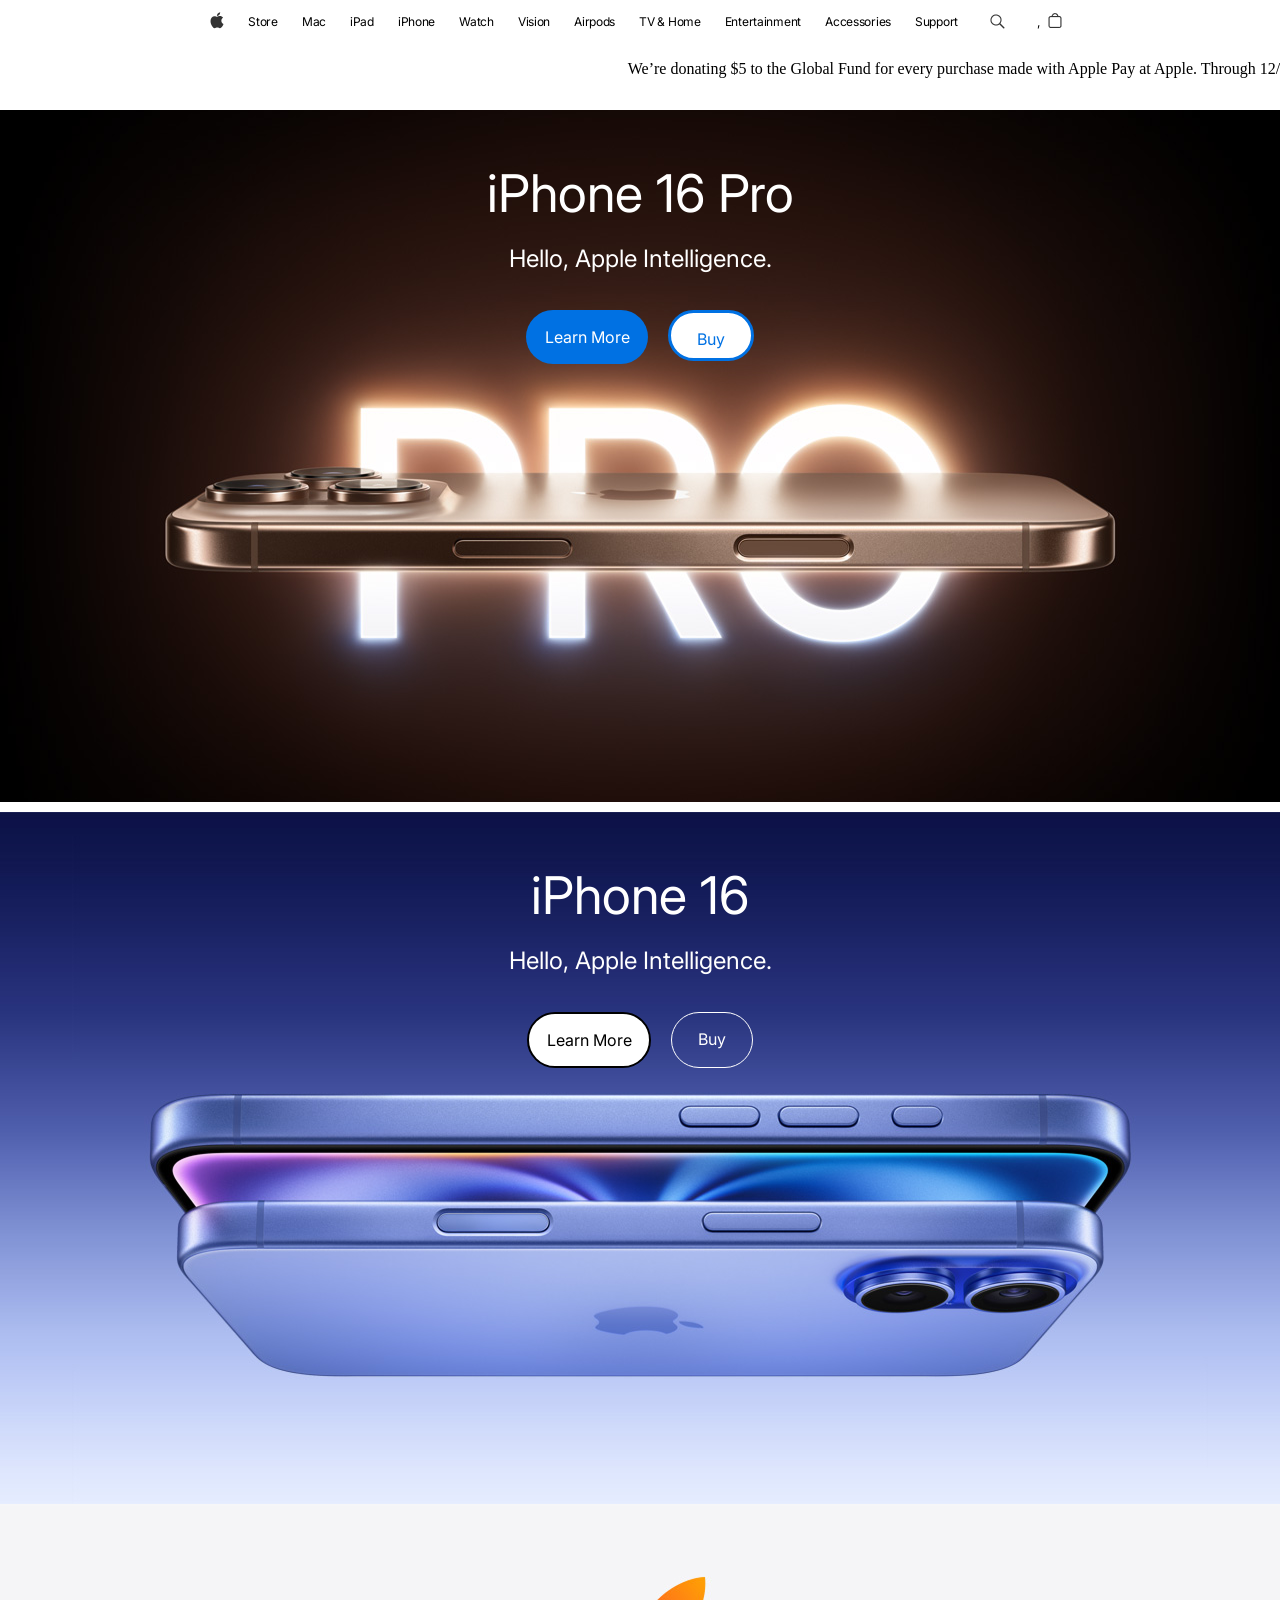
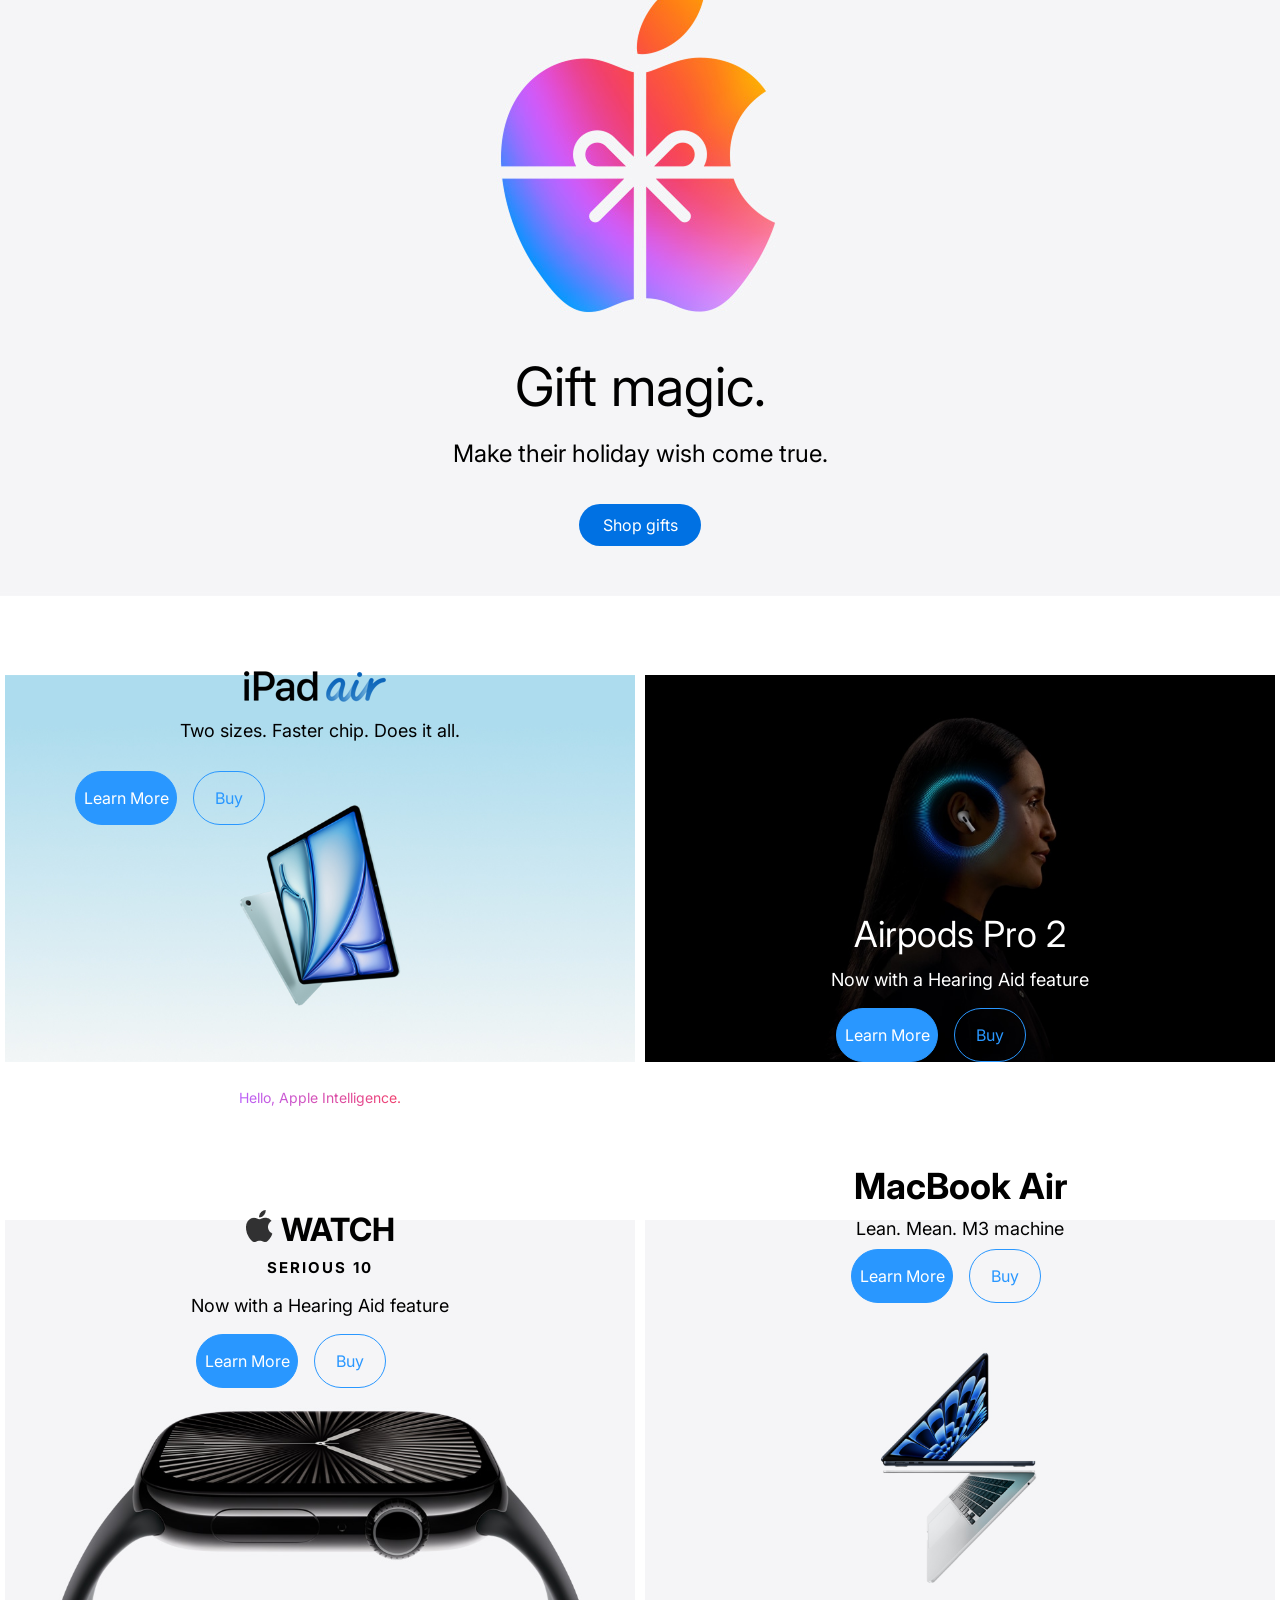
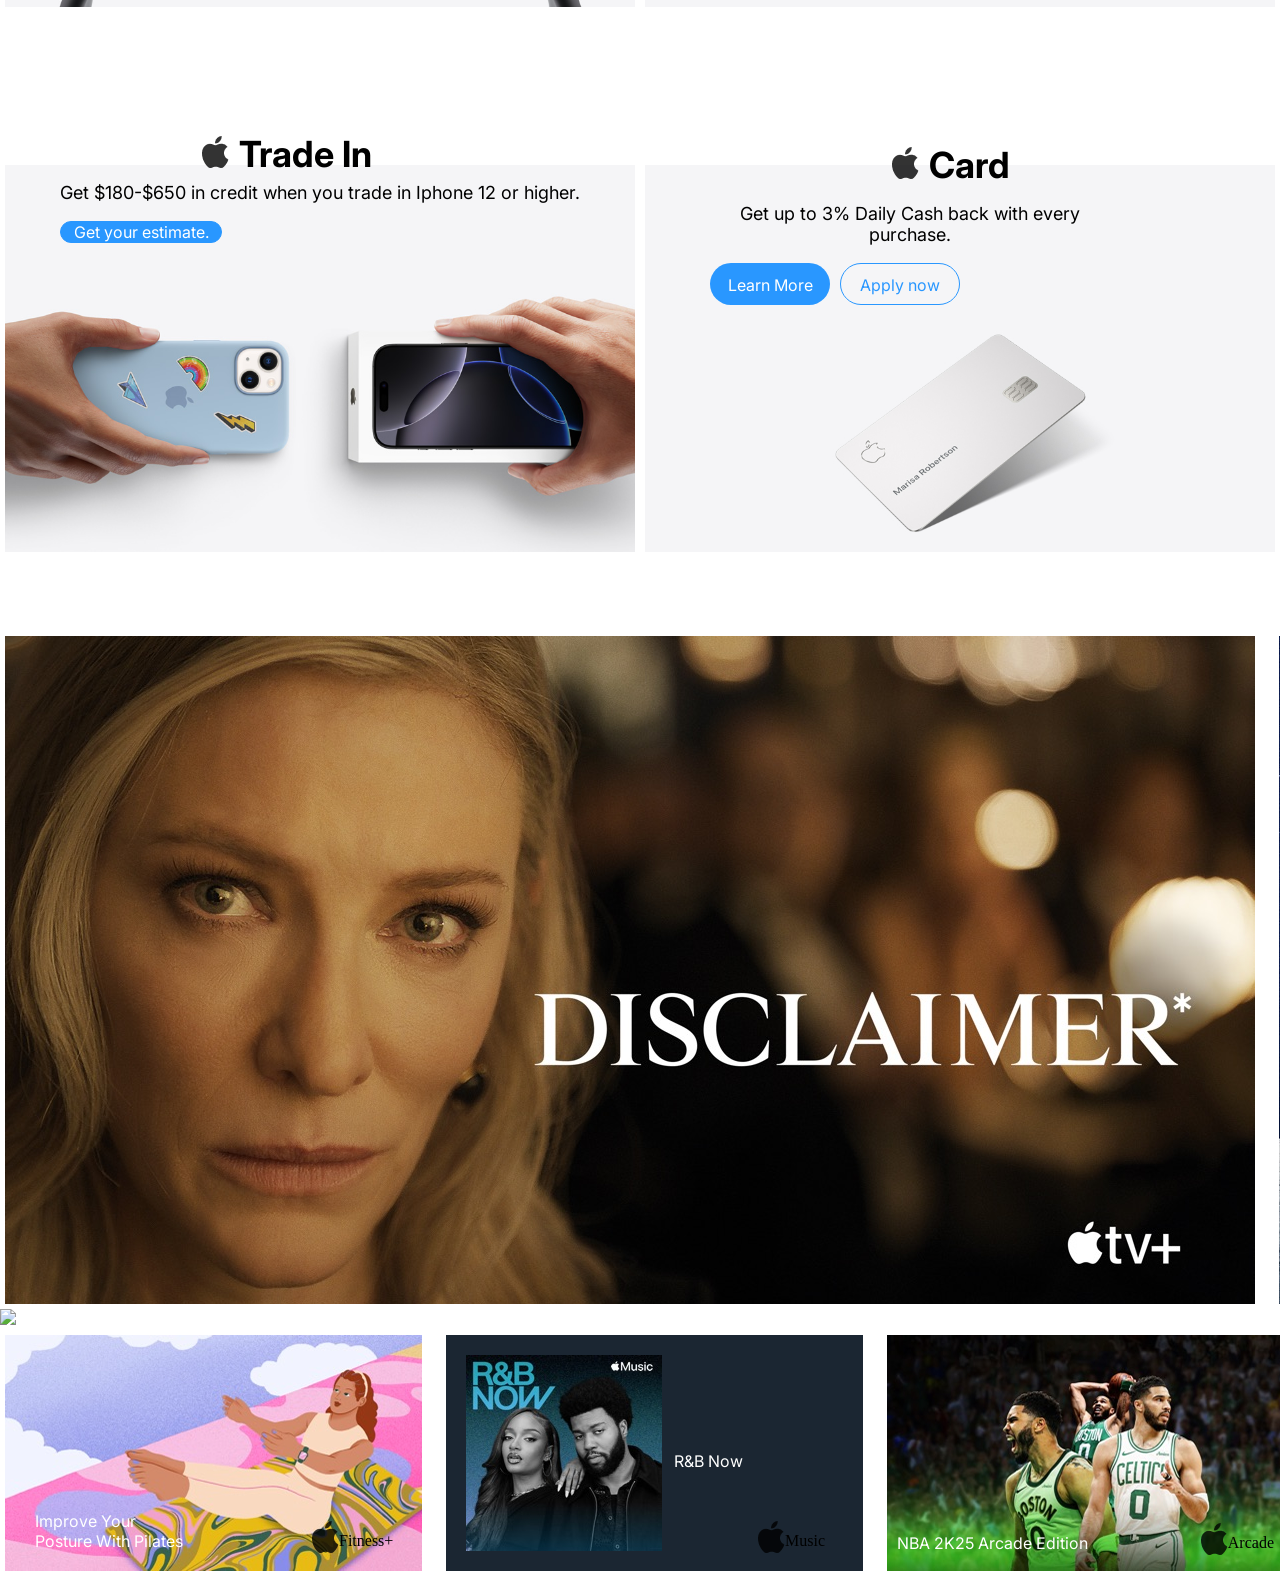
==== project2ig/maincode.html @ 645a99cc "Add files via upload" ====
<!DOCTYPE html>
<html lang="en">

<head>
    <meta charset="UTF-8">
    <meta name="viewport" content="width=device-width, initial-scale=1.0">
    <title>Document</title>
    <link rel="stylesheet" href="./maincode.css">
    <link rel="preconnect" href="https://fonts.googleapis.com">
    <link rel="preconnect" href="https://fonts.gstatic.com" crossorigin>
    <link
        href="https://fonts.googleapis.com/css2?family=Bebas+Neue&family=Bungee&family=Inter:ital,opsz,wght@0,14..32,100..900;1,14..32,100..900&family=Noto+Sans:ital,wght@0,100..900;1,100..900&display=swap"
        rel="stylesheet">
</head>

<body class="body">
    <div class=navigation>
        <p class="navitext"><img class="lilicons" src="./SVG (1).svg"></p>
        <p class="navitext">Store</p>
        <p class="navitext">Mac</p>
        <p class="navitext">iPad</p>
        <p class="navitext">iPhone</p>
        <p class="navitext">Watch</p>
        <p class="navitext">Vision</p>
        <p class="navitext">Airpods</p>
        <p class="navitext">TV & Home</p>
        <p class="navitext">Entertainment</p>
        <p class="navitext">Accessories</p>
        <p class="navitext">Support</p>
        <p class="navitext"><img class="lilicons" src="./Item → Button - Search apple.com.png" alt=""></p>
        <p class="navitext">,<img class="lilicons" src="./shopicon.png" alt=""></p>
    </div>
    <div class="navidesc">
        <desctext>We’re donating $5 to the Global Fund for every purchase made with Apple Pay at Apple. Through 12/8.
            </p>
    </div>
    <div class="sec1">




        <div class="frame1">
            <div class="text1box">
                <p class="text1">iPhone 16 Pro</p>
            </div>
            <div class="text2box">
                <p class="text2">Hello, Apple Intelligence.</p>
            </div>
            <div class="style1">

                <div class=text3>
                    <p>Learn More</p>
                </div>

                <div class="text4">
                    <p>Buy</p>
                </div>
            </div>
        </div>
    </div>
    </div>
    <div class="sec2">

        <div class="frame1">
            <div class="text1box">
                <p class="text1">iPhone 16</p>
            </div>
            <div class="text2box">
                <p class="text2">Hello, Apple Intelligence.</p>
            </div>
            <div class="style1">

                <div class=extra>
                    <p>Learn More</p>
                </div>

                <div class="extra1">
                    <p>Buy</p>
                </div>
            </div>
        </div>
    </div>



    <div class="sec3">
        <div class="frame3">
            <div class="frame3box1">
                <p class="frame3text1">Gift magic.</p>
            </div>
            <div class="frame3box2">
                <p class="frame3text2">Make their holiday wish come true.</p>
            </div>
            <div class="frame3box3">
                <p class="frame3text3">Shop gifts</p>
            </div>
        </div>

    </div>


    <div class="grid">
        <div class="box"> <img src="./pic1.png">

            <div class="textframe1">
                <div class=textdiv1><img src="./ipadair.png"></div>
                <div class="textdiv2"></div>
                <div class="textdiv3">
                    <div>
                        <p class="n1">Two sizes. Faster chip. Does it all.</p>
                    </div>
                    <div class="buttonbox1">
                        <div class=learnmore>
                            <p>Learn More</p>
                        </div>

                        <div class="buy">
                            <p>Buy</p>
                        </div>
                    </div>
                </div>

                <div class="appleint">
                    <p class="appleinttext">Hello, Apple Intelligence.</p>
                </div>

            </div>



            </img>
        </div>
        <div class="box"> <img src="./pic2.png"></img>
            <div class="textframe2">
                <div class="n2">
                    <p class="n2text">Airpods Pro 2</p>
                </div>
                <div class="n3">
                    <p class="n3text">Now with a Hearing Aid feature</p>
                </div>
                <div class="buttonbox2">
                    <div class=learnmore1>
                        <p>Learn More</p>
                    </div>

                    <div class="buy1">
                        <p>Buy</p>
                    </div>

                </div>


            </div>
        </div>
        <div class="box"> <img src="./pic3.png"></img>
            <div class="textframe4">
                <div class="n4">
                    <div class=appllogo><img class=dumdum src="./applelogo.png" alt=""></div>
                    <p class="n4text">WATCH</p>
                </div>
                <div>
                    <p class="n6">SERIOUS 10</p>
                </div>
                <div class="n5">
                    <p class="n5text">Now with a Hearing Aid feature</p>
                </div>
                <div class="buttonbox2">
                    <div class=learnmore1>
                        <p>Learn More</p>
                    </div>

                    <div class="buy1">
                        <p>Buy</p>
                    </div>

                </div>


            </div>
        </div>
        <div class="box"> <img src="./pic4.png"></img>
            <div class="textframe5">
                <div>
                    <p class="n7">MacBook Air</p>

                </div>
                <div>
                    <p class="n8">Lean. Mean. M3 machine</p>
                </div>
                <div class="buttonbox2">
                    <div class=learnmore1>
                        <p>Learn More</p>
                    </div>

                    <div class="buy1">
                        <p>Buy</p>
                    </div>

                </div>
            </div>
        </div>
        <div class="box"> <img src="./pic5.png"></img>
            <div class=textframe7>
                <div class="n11">
                    <div class="logobox38"><img class=logoimage src="./applelogo.png" alt=""></div>
                    <p class="n9">Trade In</p>
                </div>
                <div>
                    <p class="n10">Get $180-$650 in credit when you trade in Iphone 12 or higher.</p>
                </div>
                <div class=button9box>
                    <p class="button9">Get your estimate.</p>
                </div>
            </div>
        </div>
        <div class="box"> <img src="./pic6.png"><img>
            <div class="textframe6">
                <div class="title123">
                    <div class=appllogo><img class=dumdum src="./applelogo.png" alt=""></div>
                    <p class="n12">Card</p>
                </div>
                <p class="n13">Get up to 3% Daily Cash back
                    with every purchase.</p>
                <div class="button10">
                    <div class="learnmore2">
                        <p>Learn More</p>
                    </div>
                    <div class="applynow">
                        <p>Apply now</p>
                    </div>
                </div>
            </div>
        </div>
    </div>







    <div class="scroll-area">
        <div class="scroll-track">
            <div id="movie1" class="movie flex-center red"></div>
            <div id="movie2" class="movie blue">
                <div class="tagline">
                    <p class="t1">Stream now</p>
                    <p class="t2">Comedy</p>
                    <p class="t3">· </p>
                    <p class="t4">Will they make history...or fake it?</p>
                </div>
            </div>
            <div id="movie3" class="movie green"></div>


        </div>
    </div>

    <div class="tablist">
        <div class="tabdot"><img src="./Tablist.svg"></div>

    </div>


    <div>

        <div class="scroll-area2">
            <div class="scroll-track2">
                <div id="movie6" class="movie1 flex-center red">
                    <div class="z1">Improve Your Posture With Pilates</div>
                    <div class="z2">
                        <div><img src="./applelogo.png" class="" alt=""></div>
                        <div class="z3">Fitness+</div>
                    </div>
                </div>
                <div id="movie7" class="movie1 blue">
                    <img class=z5 src="movie7.jpg" alt="">
                    <div class="z4">R&B Now</div>
                    <div class="z6">
                        <div class="z7"><img src="applelogo.png" alt=""></div>
                        <div class="z8">Music</div>
                    </div>
                </div>
                <div id="movie8" class="movie1 green">
                    <div class="z10">
                        <div class="z11">NBA 2K25 Arcade Edition</div>
                        <div class="z12">
                            <div><img src="./applelogo.png" alt=""></div>
                            <div>Arcade</div>
                        </div>
                    </div>
                </div>
                <div id="movie9" class=" movie1 yellow">
                    <div class="z13">Strength with Kim</div>
                    <div class="z14">
                        <div><img src="./applelogo.png" alt=""></div>
                        <div>Fitness+</div>
                    </div>
                </div>
                <div id="movie10" class="movie1 purple">
                    <img class="z15"src="./movie10.jpg" alt="">

                </div>


            </div>
        </div>


    </div>


</body>
---- project2ig/maincode.css ----
.body {
    width: 100%;
    margin: 0;
}



.sec1 {
    background-image: url(./Figure.png);
    background-size: cover;
    height: 692px;
    background-position: center;
    display: flex;
    justify-content: center;
    margin: 0;
    padding: 0;
}

.navigation {
    display: flex;
    width: 100%;
    height: 44px;
    justify-content: center;
    align-items: center;
    gap: 24px;
    text-align: center;
}

.navitext {
    color: #000;
    text-align: center;
    font-family: 'Inter';
    font-size: 12px;
    font-style: normal;
    font-weight: 400;
    line-height: 60px;
    letter-spacing: -0.28px;
    height: 44px;
    display: flex;
    align-items: center;
}

.lilicons {
    height: 44px;

}

.navidesc {
    display: flex;
    padding: 16px 0;
    justify-content: center;
    align-items: center;
    gap: 4px;
    text-align: center;
    width: 1920px;
}

.desctext {
    color: #1D1D1F;
    text-align: center;
    font-family: Inter;
    font-size: 14px;
    font-style: normal;
    font-weight: 400;
    line-height: 20px;
}

.frame1 {
    display: flex;
    width: 405px;
    flex-direction: column;
    align-items: center;
    gap: 20px;
    height: 200px;
    flex-direction: column;
}


.text1 {
    font-size: 52px;
    font-family: 'inter';
    color: white;
    padding-top: 0px
}

.text2 {
    color: white;
    font-family: 'inter';
    font-size: 24px;
    padding-top: 40px;

}

.text3 {
    color: white;
    border: 1px solid transparent;
    background: #0071E3;
    border-radius: 999px;
    font-family: 'inter';
    width: 120px;
    text-align: center;
}

.text4 {
    border: 3px solid #0071E3;
    color: #0071E3;
    background: white;
    border-radius: 999px;
    font-family: 'inter';
    text-align: center;
    width: 80px;
    height: 45px;
}

.text1box {
    height: 50px;
}

.text2box {
    height: 40px;
}

.style1 {
    margin: 50px;
    display: flex;
    gap: 20px;
    padding-top: 20px;

}

.sec2 {
    background: url(./background2.png);
    background-size: cover;
    height: 692px;
    background-position: center;
    margin-top: 10px;
    display: flex;
    justify-content: center;

}

.extra {
    color: black;
    background: white;
    font-family: 'inter';
    font-size: 16px;
    text-align: center;
    border-radius: 999px;
    width: 120px;
    border: 2px solid black;
}

.extra1 {
    background: transparent;
    border: 1px solid white;
    text-align: center;
    font-size: 16px;
    font-family: 'inter';
    width: 80px;
    border-radius: 999px;
    color: white;
}

.sec3 {
    background: url(./background3.png);
    height: 692px;
    background-position: center;
    background-size: cover;
    display: flex;
    justify-content: center;
}

.frame3 {
    margin-top: 450px;
    display: flex;
    flex-direction: column;

}

.frame3text1 {
    font-size: 54px;
    font-family: 'inter';
    text-align: center;
    margin: 0;
}

.frame3text2 {
    font-size: 24px;
    text-align: center;
    font-family: 'inter';
    margin: 20px;
}

.frame3text3 {
    justify-content: center;
    font-size: 16px;
    font-family: 'inter';
    border: 1px solid transparent;
    border-radius: 999px;
    background: #0071E3;
    color: white;
    width: 120px;
    height: 30px;
    align-items: center;
    text-align: center;
    padding-top: 10px;
}

.frame3box3 {
    justify-content: center;
    display: flex;
}

.grid {
    display: grid;
    grid-template-columns: repeat(2, 1fr);

}

.box {
    height: 535px;
    display: flex;
    justify-content: center;
    align-items: center;
    overflow: hidden;

    margin: 5px;

}

.box img {
    max-width: 100%;
    max-height: 580px;
    object-fit: cover;
}

.textframe1 {
    position: absolute;
    width: 500px;
    height: 400px;

}

.textdiv1 {
    width: 430px;
    height: 33px;
    padding-left: 30px;

}

.buttonbox1 {
    display: flex;
    justify-content: center;
    width: 200px;
    height: 100%;
    gap: 16px;
    justify-self: center;
}

.n1 {
    font-family: 'inter';
    font-size: 18px;
    text-align: center;
    height: 33px;
}

.buy {
    border: 1px solid #2997FF;
    width: 70px;
    color: #2997FF;
    border-radius: 99px;
    text-align: center;
    font-size: 16px;
    font-family: 'inter';
}

.learnmore {
    width: 100px;
    border: 1px solid #2997FF;
    background-color: #2997FF;
    color: white;
    border-radius: 99px;
    text-align: center;
    font-size: 16px;
    font-family: 'inter';
}

.appleint {
    padding-top: 250px;
    justify-content: center;
    justify-self: center;
}

.appleinttext {
    font-family: 'inter';
    font-size: 14px;
    background: linear-gradient(90deg, #0090F7 0%, #BA62FC 33.33%, #F2416B 66.67%, #F55600 100%);
    background-clip: text;
    -webkit-background-clip: text;
    -webkit-text-fill-color: transparent;
    text-align: center;
}

.textframe2 {
    position: absolute;
    padding-top: 200px;
}

.n2text {
    color: white;
    font-family: 'inter';
    font-size: 36px;
    text-align: center;
}

.n3text {
    color: white;
    font-family: 'inter';
    font-size: 18px;
}

.n2 {
    height: 39px;
}

.learnmore1 {
    width: 100px;
    border: 1px solid #2997FF;
    background-color: #2997FF;
    color: white;
    border-radius: 99px;
    text-align: center;
    font-size: 16px;
    font-family: 'inter';
}

.buy1 {
    border: 1px solid #2997FF;
    width: 70px;
    color: #2997FF;
    border-radius: 99px;
    text-align: center;
    font-size: 16px;
    font-family: 'inter';
}

.buttonbox2 {
    display: flex;
    justify-content: center;
    width: 200px;
    height: 100%;
    gap: 16px;
    justify-self: center;
}

.n4 {
    display: flex;
    gap: 8px;
    height: 33px;
    justify-content: center;
}

.apllogo {
    width: 26.353px;

    align-items: center;
    justify-content: center;
}

.n4text {
    color: #000;
    text-align: center;
    font-family: Inter;
    font-size: 32px;
    font-style: normal;
    font-weight: 700;
    line-height: normal;
    margin: 0;
}

.textframe4 {
    position: absolute;
    padding-bottom: 230px;
}

.dumdum {
    align-items: center;
    justify-content: center;
}

.n5text {
    font-family: 'inter';
    font-size: 18px;
}

.n6 {
    color: #000;
    text-align: center;
    font-family: Inter;
    font-size: 15px;
    font-style: normal;
    font-weight: 700;
    line-height: normal;
    letter-spacing: 2px;
}






















.scroll-area {
    display: flex;
    border: 5px solid transparent;
    overflow: hidden;
    width: 100%;
}

.scroll-track {
    display: flex;
    gap: 24px;
    animation: s 40s linear infinite;
}

@keyframes s {
    0% {
        transform: translateX(0);
    }

    100% {
        transform: translateX(-50%);
    }
}

.movie {
    min-width: 1250px;
    height: 668px;
}

.flex-center {
    display: flex;
    align-items: center;
    justify-content: center;
}

.red {
    background-color: #ffadad;
}

.blue {
    background-color: #a0c4ff;
}

.green {
    background-color: #caffbf;
}

.yellow {
    background-color: #fdffb6;
}

#movie1 {
    background-image: url(./sec6bg1.jpg);
}

#movie2 {
    background-image: url(./sec6bg3.jpg);
    position: relative;
}

#movie3 {
    background-image: url(./sec6bg2.jpg);
}









.n7 {
    font-family: 'inter';
    text-align: center;
    font-size: 36px;
    margin: 0;
    font-weight: 700;
}

.textframe5 {
    position: absolute;
    padding-bottom: 360px;
}

.n8 {
    font-size: 18px;
    font-family: 'inter';
    margin: 10px;
}

.textframe6 {
    position: absolute;
    padding-bottom: 200px;
}

.n9 {
    font-family: 'inter';
    font-size: 36px;
    width: 200px;
    margin: 0;
    justify-content: center;
    align-self: center;
    font-weight: 700;
}

.n11 {
    gap: 10px;
    display: flex;
    justify-content: center;
    margin: 0;
    align-self: center;
    height: 20px;

}

.logobox38 {

    align-self: center;
    justify-self: center;

}

.logoimage {
    justify-content: center;
    align-self: center;
    justify-self: center;
    align-items: center;
}

.n10 {
    font-family: 'inter';
    font-size: 18px;
}

.button9 {
    color: white;
    background-color: #2997FF;
    font-family: 'inter';
    width: 160px;
    border: 1px solid #2997FF;
    border-radius: 99px;
    text-align: center;
}

.button9box {
    justify-content: center;
    justify-self: center;
}

.tagline {
    align-items: end;
    bottom: 20px;
    left: 60px;
    position: absolute;
    display: flex;
}

.t1 {
    border: 1px solid transparent;
    border-radius: 99px;
    background: white;
    height: 60px;
    width: 180px;
    text-align: center;
    line-height: 60px;
    font-family: 'inter';
    font-size: 20px;
    align-items: center;
}

.t2 {
    color: white;
    font-size: 20px;
    font-family: 'inter';
    align-items: center;
    border: 1px solid transparent;
    background: transparent;
    height: 60px;
    line-height: 60px;
    padding-left: 15px;
}

.t3 {
    color: rgb(255, 255, 255);
    font-size: 20px;
    font-family: 'inter';
    align-items: center;
    border: 1px solid transparent;
    background: transparent;
    height: 60px;
    line-height: 60px;
    padding-left: 5px;
}

.t4 {
    color: rgba(255, 255, 255, 0.841);
    font-size: 15px;
    font-family: 'inter';
    align-items: center;
    border: 1px solid transparent;
    background: transparent;
    height: 60px;
    line-height: 52px;
    padding-left: 5px;
}

.n12 {
    font-family: 'inter';
    font-size: 36px;
    width: 100px;
    justify-content: center;
    align-self: center;
    font-weight: 700;
}

.textframe7 {
    position: absolute;
    padding-bottom: 400px;
    height: 30px;
    justify-self: center;
}

.title123 {
    display: flex;
    gap: 10px;
    height: 40px;
    justify-content: center;
    align-items: center;
}

.textframe6 {
    padding-bottom: 280px;
    justify-content: center;
    width: 500px;
}

.n13 {
    font-family: 'inter';
    font-size: 18px;
    width: 400px;
    text-align: center;
    justify-self: center;
}

.button10 {
    display: flex;
    width: 250px;
    height: 30px;
    gap: 10px;
    justify-self: center;
}

.learnmore2 {
    border: 1px solid transparent;
    border-radius: 99px;
    background: #2997FF;
    width: 120px;
    text-align: center;
    height: 40px;
    line-height: 10px;
    color: white;
    font-size: 16px;
    font-family: 'inter';
}

.applynow {
    border: 1px solid #2997FF;
    color: #2997FF;
    border-radius: 99px;
    width: 120px;
    line-height: 10px;
    height: 40px;
    text-align: center;
    font-family: 'inter';
    font-size: 16px;
}

.tablist {

    height: 5px;

}

.tabdot {
    width: 8px;
    height: 8px;
    justify-self: center;
}

.scroll-area2 {
    display: flex;
    border: 5px solid transparent;
    overflow: hidden;
    width: 100%;
    padding-top: 16px
}

.scroll-track2 {
    display: flex;
    gap: 24px;
    animation: s 40s linear infinite;
}

@keyframes s {
    0% {
        transform: translateX(0);
    }

    100% {
        transform: translateX(-50%);
    }
}

.movie1 {
    min-width: 417px;
    height: 236px;
}

#movie6 {
    background: url(./movie6.png);
    position: relative;
}

#movie7 {
    background: #1B2632;
    position: relative;
}

#movie8 {
    background: url(./movie8.png);
    position: relative;

}

#movie9 {
    background: url(./movie9.png);
    position: relative;
}

#movie10 {
    background: #EBB799;
    display: flex;
    position: relative;
}

.z1 {
    color: white;
    font-family: 'inter';
    position: absolute;
    bottom: 20px;
    left: 30px;
    width: 150px;
}

.z2 {
    position: absolute;
    bottom: 10px;
    right: 10px;
    width: 100px;
    display: flex;
    align-content: center;
    justify-self: center;
}

.z3 {
    align-items: center;
    justify-self: center;
    line-height: 40px;
}

.z6 {
    position: absolute;
    bottom: 10px;
    right: 5px;
    width: 100px;
    display: flex;
    align-content: center;
    justify-self: center;
}

.z8 {
    line-height: 40px;
}

.z5 {
    padding-top: 20px;
    padding-left: 20px
}

.z4 {
    position: absolute;
    bottom: 100px;
    right: 120px;
    color: white;
    font-family: 'inter';
}



.z12 {
    display: flex;
    position: absolute;
    bottom: 1px;
    right: 30px;
    line-height: 40px;
}

.z11 {
    position: absolute;
    color: white;
    bottom: 18px;
    left: 10px;
    font-family: 'inter';
}

.z13 {
    color: white;
    font-family: 'inter';
    position: absolute;
    bottom: 18px;
    left: 10px;

}

.z14 {
    position: absolute;
    bottom: 1px;
    line-height: 40px;
    right: 10px;
    display: flex;

}
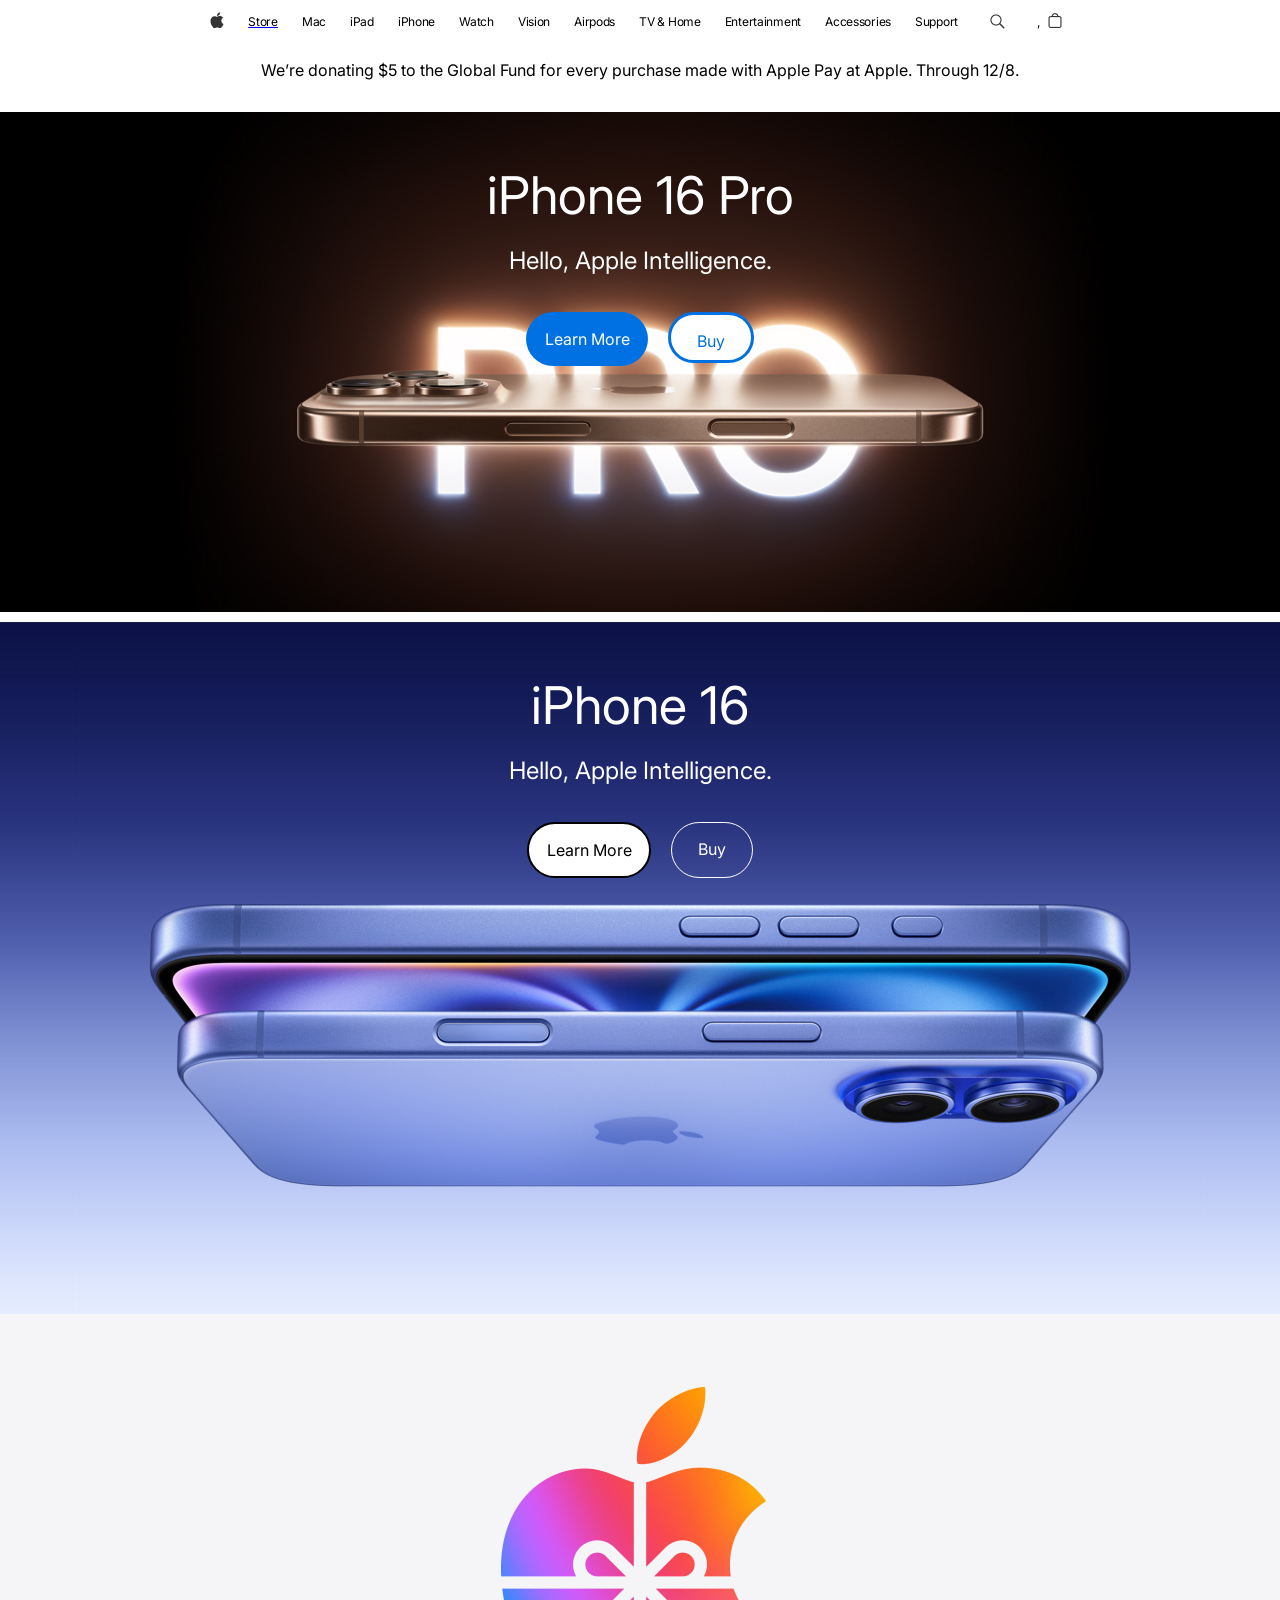
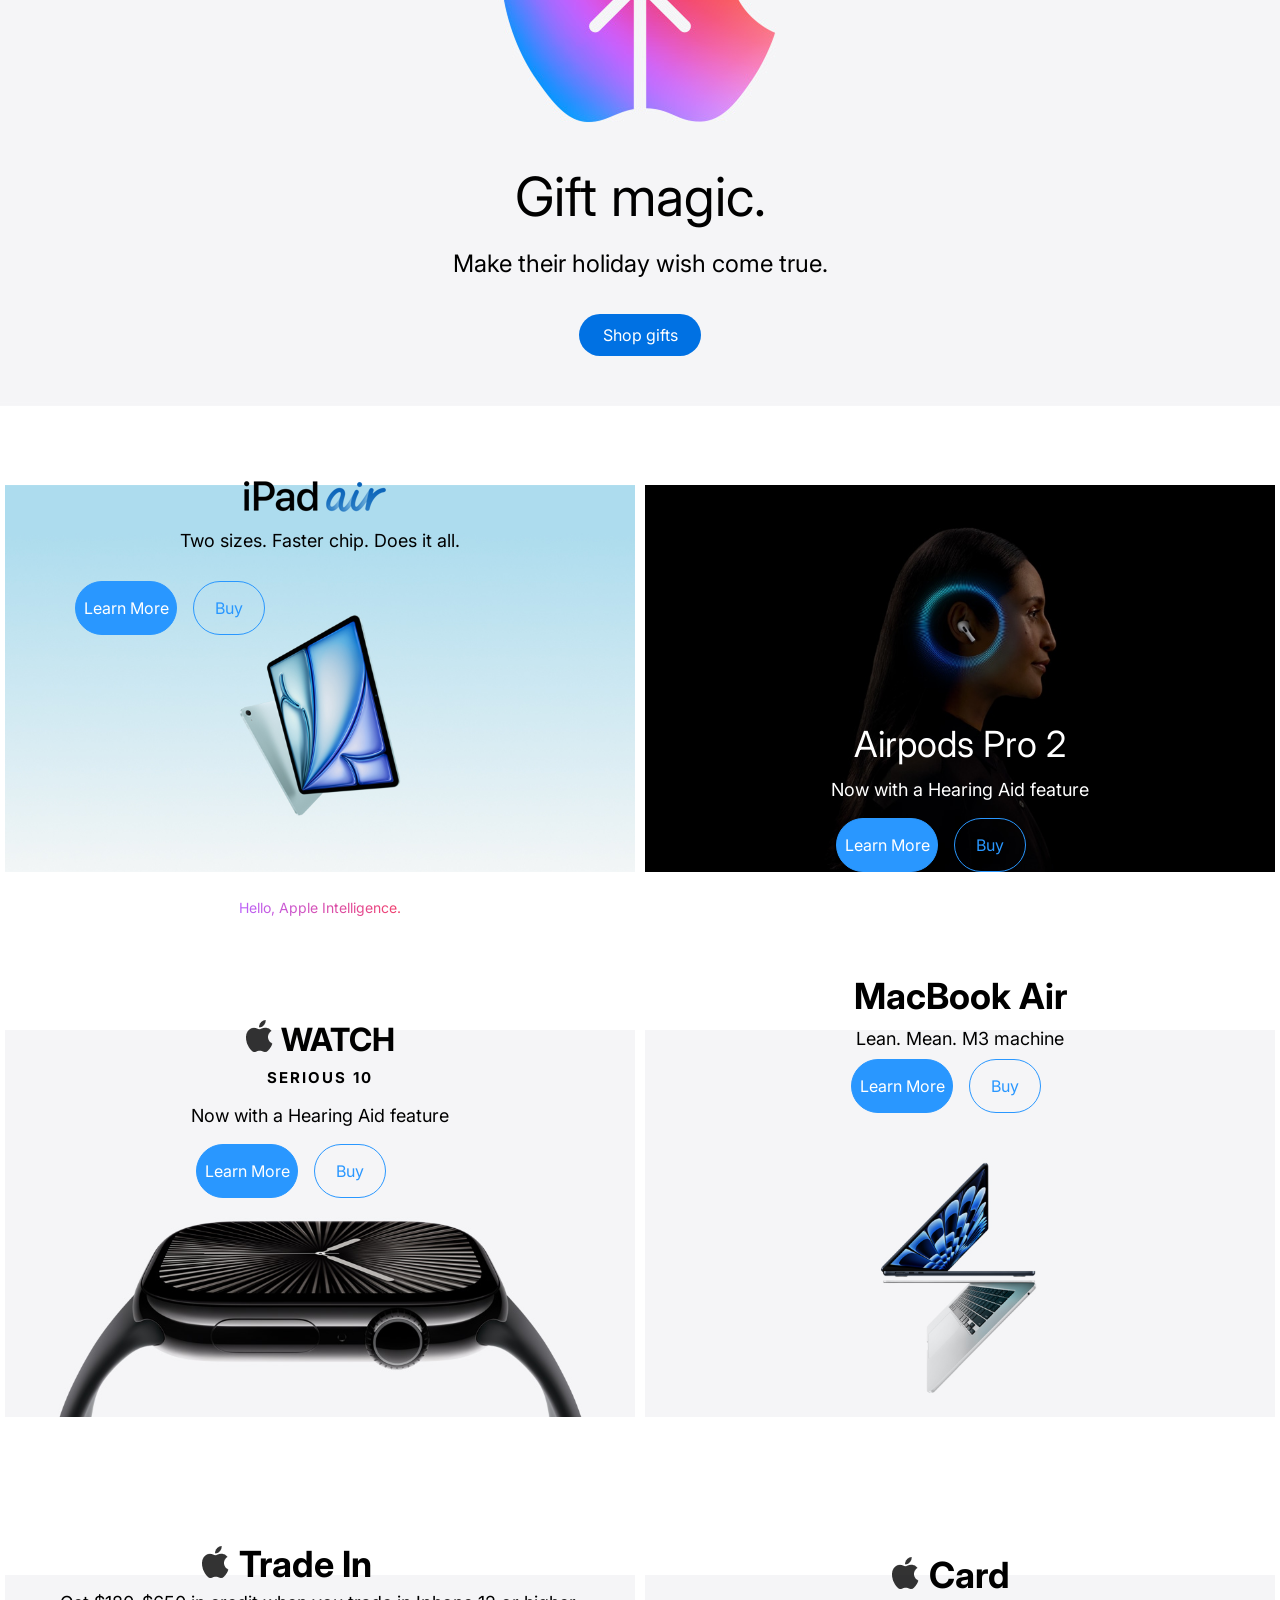
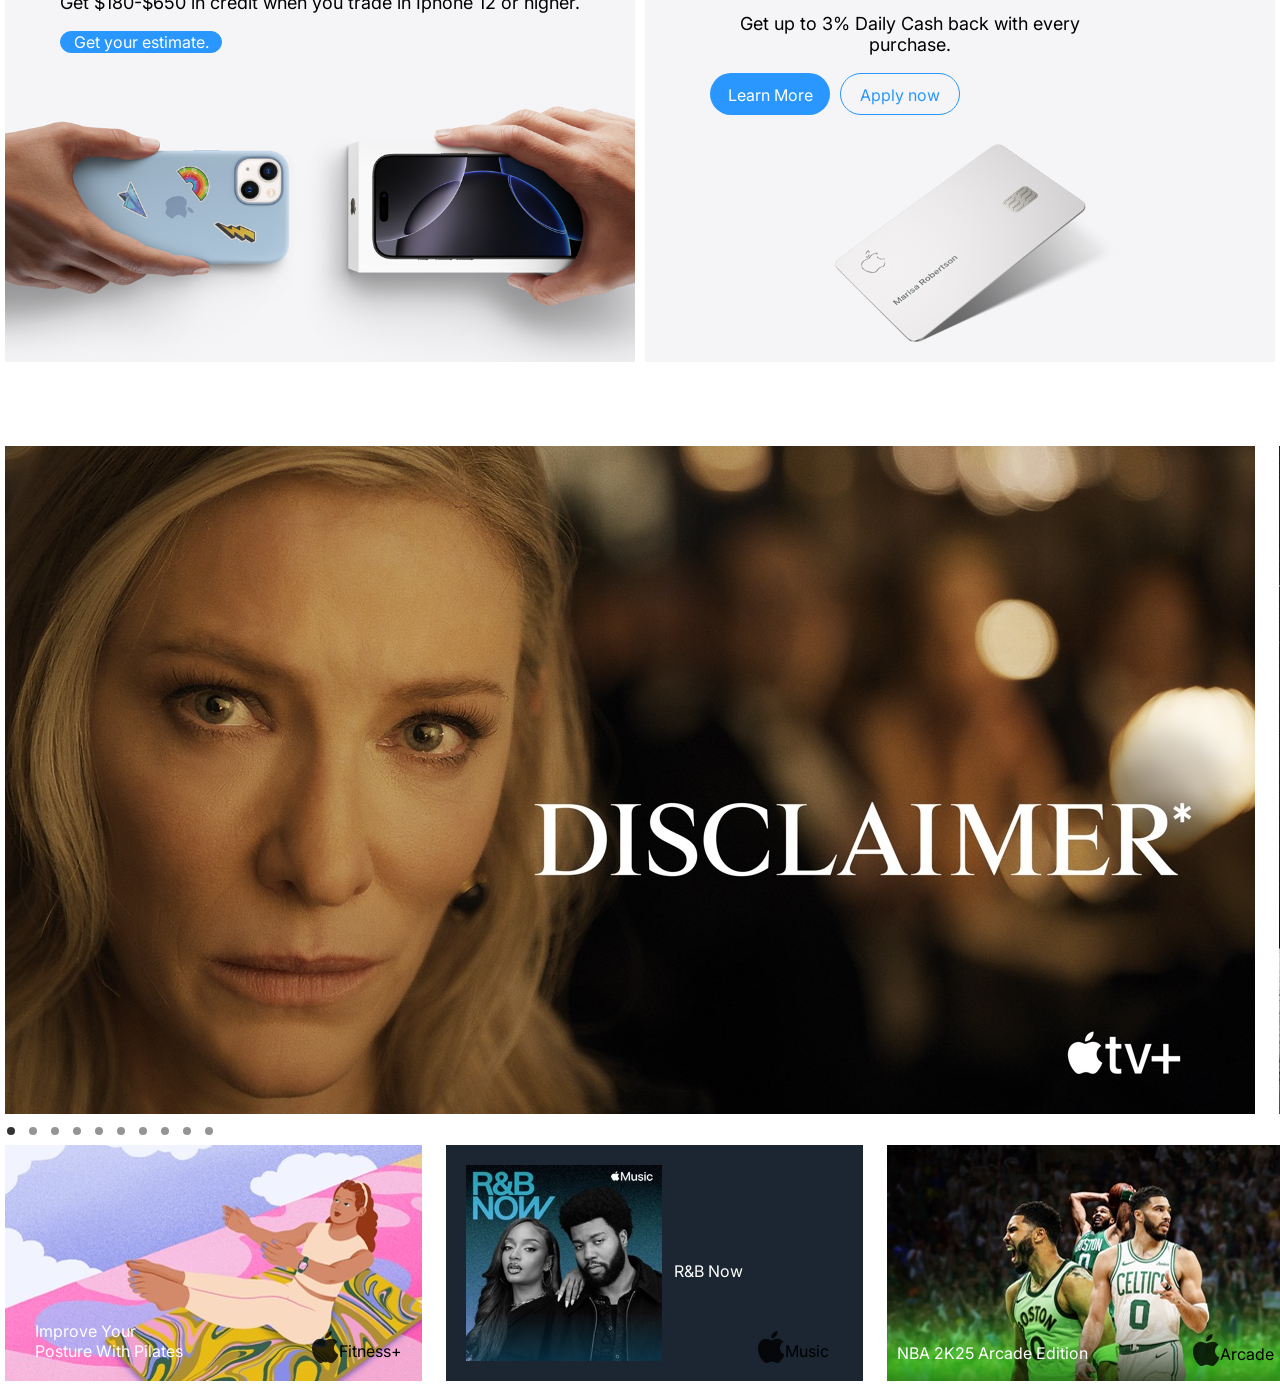
==== commit ff520fc9: "Add files via upload" ====
--- a/project2ig/maincode.html
+++ b/project2ig/maincode.html
@@ -1,313 +1,313 @@
-<!DOCTYPE html>
-<html lang="en">
-
-<head>
-    <meta charset="UTF-8">
-    <meta name="viewport" content="width=device-width, initial-scale=1.0">
-    <title>Document</title>
-    <link rel="stylesheet" href="./maincode.css">
-    <link rel="preconnect" href="https://fonts.googleapis.com">
-    <link rel="preconnect" href="https://fonts.gstatic.com" crossorigin>
-    <link
-        href="https://fonts.googleapis.com/css2?family=Bebas+Neue&family=Bungee&family=Inter:ital,opsz,wght@0,14..32,100..900;1,14..32,100..900&family=Noto+Sans:ital,wght@0,100..900;1,100..900&display=swap"
-        rel="stylesheet">
-</head>
-
-<body class="body">
-    <div class=navigation>
-        <p class="navitext"><img class="lilicons" src="./SVG (1).svg"></p>
-        <p class="navitext">Store</p>
-        <p class="navitext">Mac</p>
-        <p class="navitext">iPad</p>
-        <p class="navitext">iPhone</p>
-        <p class="navitext">Watch</p>
-        <p class="navitext">Vision</p>
-        <p class="navitext">Airpods</p>
-        <p class="navitext">TV & Home</p>
-        <p class="navitext">Entertainment</p>
-        <p class="navitext">Accessories</p>
-        <p class="navitext">Support</p>
-        <p class="navitext"><img class="lilicons" src="./Item → Button - Search apple.com.png" alt=""></p>
-        <p class="navitext">,<img class="lilicons" src="./shopicon.png" alt=""></p>
-    </div>
-    <div class="navidesc">
-        <desctext>We’re donating $5 to the Global Fund for every purchase made with Apple Pay at Apple. Through 12/8.
-            </p>
-    </div>
-    <div class="sec1">
-
-
-
-
-        <div class="frame1">
-            <div class="text1box">
-                <p class="text1">iPhone 16 Pro</p>
-            </div>
-            <div class="text2box">
-                <p class="text2">Hello, Apple Intelligence.</p>
-            </div>
-            <div class="style1">
-
-                <div class=text3>
-                    <p>Learn More</p>
-                </div>
-
-                <div class="text4">
-                    <p>Buy</p>
-                </div>
-            </div>
-        </div>
-    </div>
-    </div>
-    <div class="sec2">
-
-        <div class="frame1">
-            <div class="text1box">
-                <p class="text1">iPhone 16</p>
-            </div>
-            <div class="text2box">
-                <p class="text2">Hello, Apple Intelligence.</p>
-            </div>
-            <div class="style1">
-
-                <div class=extra>
-                    <p>Learn More</p>
-                </div>
-
-                <div class="extra1">
-                    <p>Buy</p>
-                </div>
-            </div>
-        </div>
-    </div>
-
-
-
-    <div class="sec3">
-        <div class="frame3">
-            <div class="frame3box1">
-                <p class="frame3text1">Gift magic.</p>
-            </div>
-            <div class="frame3box2">
-                <p class="frame3text2">Make their holiday wish come true.</p>
-            </div>
-            <div class="frame3box3">
-                <p class="frame3text3">Shop gifts</p>
-            </div>
-        </div>
-
-    </div>
-
-
-    <div class="grid">
-        <div class="box"> <img src="./pic1.png">
-
-            <div class="textframe1">
-                <div class=textdiv1><img src="./ipadair.png"></div>
-                <div class="textdiv2"></div>
-                <div class="textdiv3">
-                    <div>
-                        <p class="n1">Two sizes. Faster chip. Does it all.</p>
-                    </div>
-                    <div class="buttonbox1">
-                        <div class=learnmore>
-                            <p>Learn More</p>
-                        </div>
-
-                        <div class="buy">
-                            <p>Buy</p>
-                        </div>
-                    </div>
-                </div>
-
-                <div class="appleint">
-                    <p class="appleinttext">Hello, Apple Intelligence.</p>
-                </div>
-
-            </div>
-
-
-
-            </img>
-        </div>
-        <div class="box"> <img src="./pic2.png"></img>
-            <div class="textframe2">
-                <div class="n2">
-                    <p class="n2text">Airpods Pro 2</p>
-                </div>
-                <div class="n3">
-                    <p class="n3text">Now with a Hearing Aid feature</p>
-                </div>
-                <div class="buttonbox2">
-                    <div class=learnmore1>
-                        <p>Learn More</p>
-                    </div>
-
-                    <div class="buy1">
-                        <p>Buy</p>
-                    </div>
-
-                </div>
-
-
-            </div>
-        </div>
-        <div class="box"> <img src="./pic3.png"></img>
-            <div class="textframe4">
-                <div class="n4">
-                    <div class=appllogo><img class=dumdum src="./applelogo.png" alt=""></div>
-                    <p class="n4text">WATCH</p>
-                </div>
-                <div>
-                    <p class="n6">SERIOUS 10</p>
-                </div>
-                <div class="n5">
-                    <p class="n5text">Now with a Hearing Aid feature</p>
-                </div>
-                <div class="buttonbox2">
-                    <div class=learnmore1>
-                        <p>Learn More</p>
-                    </div>
-
-                    <div class="buy1">
-                        <p>Buy</p>
-                    </div>
-
-                </div>
-
-
-            </div>
-        </div>
-        <div class="box"> <img src="./pic4.png"></img>
-            <div class="textframe5">
-                <div>
-                    <p class="n7">MacBook Air</p>
-
-                </div>
-                <div>
-                    <p class="n8">Lean. Mean. M3 machine</p>
-                </div>
-                <div class="buttonbox2">
-                    <div class=learnmore1>
-                        <p>Learn More</p>
-                    </div>
-
-                    <div class="buy1">
-                        <p>Buy</p>
-                    </div>
-
-                </div>
-            </div>
-        </div>
-        <div class="box"> <img src="./pic5.png"></img>
-            <div class=textframe7>
-                <div class="n11">
-                    <div class="logobox38"><img class=logoimage src="./applelogo.png" alt=""></div>
-                    <p class="n9">Trade In</p>
-                </div>
-                <div>
-                    <p class="n10">Get $180-$650 in credit when you trade in Iphone 12 or higher.</p>
-                </div>
-                <div class=button9box>
-                    <p class="button9">Get your estimate.</p>
-                </div>
-            </div>
-        </div>
-        <div class="box"> <img src="./pic6.png"><img>
-            <div class="textframe6">
-                <div class="title123">
-                    <div class=appllogo><img class=dumdum src="./applelogo.png" alt=""></div>
-                    <p class="n12">Card</p>
-                </div>
-                <p class="n13">Get up to 3% Daily Cash back
-                    with every purchase.</p>
-                <div class="button10">
-                    <div class="learnmore2">
-                        <p>Learn More</p>
-                    </div>
-                    <div class="applynow">
-                        <p>Apply now</p>
-                    </div>
-                </div>
-            </div>
-        </div>
-    </div>
-
-
-
-
-
-
-
-    <div class="scroll-area">
-        <div class="scroll-track">
-            <div id="movie1" class="movie flex-center red"></div>
-            <div id="movie2" class="movie blue">
-                <div class="tagline">
-                    <p class="t1">Stream now</p>
-                    <p class="t2">Comedy</p>
-                    <p class="t3">· </p>
-                    <p class="t4">Will they make history...or fake it?</p>
-                </div>
-            </div>
-            <div id="movie3" class="movie green"></div>
-
-
-        </div>
-    </div>
-
-    <div class="tablist">
-        <div class="tabdot"><img src="./Tablist.svg"></div>
-
-    </div>
-
-
-    <div>
-
-        <div class="scroll-area2">
-            <div class="scroll-track2">
-                <div id="movie6" class="movie1 flex-center red">
-                    <div class="z1">Improve Your Posture With Pilates</div>
-                    <div class="z2">
-                        <div><img src="./applelogo.png" class="" alt=""></div>
-                        <div class="z3">Fitness+</div>
-                    </div>
-                </div>
-                <div id="movie7" class="movie1 blue">
-                    <img class=z5 src="movie7.jpg" alt="">
-                    <div class="z4">R&B Now</div>
-                    <div class="z6">
-                        <div class="z7"><img src="applelogo.png" alt=""></div>
-                        <div class="z8">Music</div>
-                    </div>
-                </div>
-                <div id="movie8" class="movie1 green">
-                    <div class="z10">
-                        <div class="z11">NBA 2K25 Arcade Edition</div>
-                        <div class="z12">
-                            <div><img src="./applelogo.png" alt=""></div>
-                            <div>Arcade</div>
-                        </div>
-                    </div>
-                </div>
-                <div id="movie9" class=" movie1 yellow">
-                    <div class="z13">Strength with Kim</div>
-                    <div class="z14">
-                        <div><img src="./applelogo.png" alt=""></div>
-                        <div>Fitness+</div>
-                    </div>
-                </div>
-                <div id="movie10" class="movie1 purple">
-                    <img class="z15"src="./movie10.jpg" alt="">
-
-                </div>
-
-
-            </div>
-        </div>
-
-
-    </div>
-
-
+<!DOCTYPE html>
+<html lang="en">
+
+<head>
+    <meta charset="UTF-8">
+    <meta name="viewport" content="width=device-width, initial-scale=1.0">
+    <title>Document</title>
+    <link rel="stylesheet" href="./maincode.css">
+    <link rel="preconnect" href="https://fonts.googleapis.com">
+    <link rel="preconnect" href="https://fonts.gstatic.com" crossorigin>
+    <link
+        href="https://fonts.googleapis.com/css2?family=Bebas+Neue&family=Bungee&family=Inter:ital,opsz,wght@0,14..32,100..900;1,14..32,100..900&family=Noto+Sans:ital,wght@0,100..900;1,100..900&display=swap"
+        rel="stylesheet">
+</head>
+
+<body class="body">
+    <div class=navigation>
+        <p class="navitext"><img class="lilicons" src="./SVG (1).svg"></p>
+        <a href="./storepage.html"><p class="navitext">Store</p></a>
+        <p class="navitext">Mac</p>
+        <p class="navitext">iPad</p>
+        <p class="navitext">iPhone</p>
+        <p class="navitext">Watch</p>
+        <p class="navitext">Vision</p>
+        <p class="navitext">Airpods</p>
+        <p class="navitext">TV & Home</p>
+        <p class="navitext">Entertainment</p>
+        <p class="navitext">Accessories</p>
+        <p class="navitext">Support</p>
+        <p class="navitext"><img class="lilicons" src="./Item → Button - Search apple.com.png" alt=""></p>
+        <p class="navitext">,<img class="lilicons" src="./shopicon.png" alt=""></p>
+    </div>
+    <div class="navidesc">
+        <desctext>We’re donating $5 to the Global Fund for every purchase made with Apple Pay at Apple. Through 12/8.
+            </p>
+    </div>
+    <div class="sec1">
+
+
+
+
+        <div class="frame1">
+            <div class="text1box">
+                <p class="text1">iPhone 16 Pro</p>
+            </div>
+            <div class="text2box">
+                <p class="text2">Hello, Apple Intelligence.</p>
+            </div>
+            <div class="style1">
+
+                <div class=text3>
+                    <p>Learn More</p>
+                </div>
+
+                <div class="text4">
+                    <p>Buy</p>
+                </div>
+            </div>
+        </div>
+    </div>
+    </div>
+    <div class="sec2">
+
+        <div class="frame1">
+            <div class="text1box">
+                <p class="text1">iPhone 16</p>
+            </div>
+            <div class="text2box">
+                <p class="text2">Hello, Apple Intelligence.</p>
+            </div>
+            <div class="style1">
+
+                <div class=extra>
+                    <p>Learn More</p>
+                </div>
+
+                <div class="extra1">
+                    <p>Buy</p>
+                </div>
+            </div>
+        </div>
+    </div>
+
+
+
+    <div class="sec3">
+        <div class="frame3">
+            <div class="frame3box1">
+                <p class="frame3text1">Gift magic.</p>
+            </div>
+            <div class="frame3box2">
+                <p class="frame3text2">Make their holiday wish come true.</p>
+            </div>
+            <div class="frame3box3">
+                <p class="frame3text3">Shop gifts</p>
+            </div>
+        </div>
+
+    </div>
+
+
+    <div class="grid">
+        <div class="box"> <img src="./pic1.png">
+
+            <div class="textframe1">
+                <div class=textdiv1><img src="./ipadair.png"></div>
+                <div class="textdiv2"></div>
+                <div class="textdiv3">
+                    <div>
+                        <p class="n1">Two sizes. Faster chip. Does it all.</p>
+                    </div>
+                    <div class="buttonbox1">
+                        <div class=learnmore>
+                            <p>Learn More</p>
+                        </div>
+
+                        <div class="buy">
+                            <p>Buy</p>
+                        </div>
+                    </div>
+                </div>
+
+                <div class="appleint">
+                    <p class="appleinttext">Hello, Apple Intelligence.</p>
+                </div>
+
+            </div>
+
+
+
+            </img>
+        </div>
+        <div class="box"> <img src="./pic2.png"></img>
+            <div class="textframe2">
+                <div class="n2">
+                    <p class="n2text">Airpods Pro 2</p>
+                </div>
+                <div class="n3">
+                    <p class="n3text">Now with a Hearing Aid feature</p>
+                </div>
+                <div class="buttonbox2">
+                    <div class=learnmore1>
+                        <p>Learn More</p>
+                    </div>
+
+                    <div class="buy1">
+                        <p>Buy</p>
+                    </div>
+
+                </div>
+
+
+            </div>
+        </div>
+        <div class="box"> <img src="./pic3.png"></img>
+            <div class="textframe4">
+                <div class="n4">
+                    <div class=appllogo><img class=dumdum src="./applelogo.png" alt=""></div>
+                    <p class="n4text">WATCH</p>
+                </div>
+                <div>
+                    <p class="n6">SERIOUS 10</p>
+                </div>
+                <div class="n5">
+                    <p class="n5text">Now with a Hearing Aid feature</p>
+                </div>
+                <div class="buttonbox2">
+                    <div class=learnmore1>
+                        <p>Learn More</p>
+                    </div>
+
+                    <div class="buy1">
+                        <p>Buy</p>
+                    </div>
+
+                </div>
+
+
+            </div>
+        </div>
+        <div class="box"> <img src="./pic4.png"></img>
+            <div class="textframe5">
+                <div>
+                    <p class="n7">MacBook Air</p>
+
+                </div>
+                <div>
+                    <p class="n8">Lean. Mean. M3 machine</p>
+                </div>
+                <div class="buttonbox2">
+                    <div class=learnmore1>
+                        <p>Learn More</p>
+                    </div>
+
+                    <div class="buy1">
+                        <p>Buy</p>
+                    </div>
+
+                </div>
+            </div>
+        </div>
+        <div class="box"> <img src="./pic5.png"></img>
+            <div class=textframe7>
+                <div class="n11">
+                    <div class="logobox38"><img class=logoimage src="./applelogo.png" alt=""></div>
+                    <p class="n9">Trade In</p>
+                </div>
+                <div>
+                    <p class="n10">Get $180-$650 in credit when you trade in Iphone 12 or higher.</p>
+                </div>
+                <div class=button9box>
+                    <p class="button9">Get your estimate.</p>
+                </div>
+            </div>
+        </div>
+        <div class="box"> <img src="./pic6.png"><img>
+            <div class="textframe6">
+                <div class="title123">
+                    <div class=appllogo><img class=dumdum src="./applelogo.png" alt=""></div>
+                    <p class="n12">Card</p>
+                </div>
+                <p class="n13">Get up to 3% Daily Cash back
+                    with every purchase.</p>
+                <div class="button10">
+                    <div class="learnmore2">
+                        <p>Learn More</p>
+                    </div>
+                    <div class="applynow">
+                        <p>Apply now</p>
+                    </div>
+                </div>
+            </div>
+        </div>
+    </div>
+
+
+
+
+
+
+
+    <div class="scroll-area">
+        <div class="scroll-track">
+            <div id="movie1" class="movie flex-center red"></div>
+            <div id="movie2" class="movie blue">
+                <div class="tagline">
+                    <p class="t1">Stream now</p>
+                    <p class="t2">Comedy</p>
+                    <p class="t3">· </p>
+                    <p class="t4">Will they make history...or fake it?</p>
+                </div>
+            </div>
+            <div id="movie3" class="movie green"></div>
+
+
+        </div>
+    </div>
+
+    <div class="tablist">
+        <div class="tabdot"><img src="./Tablist.svg"></div>
+
+    </div>
+
+
+    <div>
+
+        <div class="scroll-area2">
+            <div class="scroll-track2">
+                <div id="movie6" class="movie1 flex-center red">
+                    <div class="z1">Improve Your Posture With Pilates</div>
+                    <div class="z2">
+                        <div><img src="./applelogo.png" class="" alt=""></div>
+                        <div class="z3">Fitness+</div>
+                    </div>
+                </div>
+                <div id="movie7" class="movie1 blue">
+                    <img class=z5 src="movie7.jpg" alt="">
+                    <div class="z4">R&B Now</div>
+                    <div class="z6">
+                        <div class="z7"><img src="applelogo.png" alt=""></div>
+                        <div class="z8">Music</div>
+                    </div>
+                </div>
+                <div id="movie8" class="movie1 green">
+                    <div class="z10">
+                        <div class="z11">NBA 2K25 Arcade Edition</div>
+                        <div class="z12">
+                            <div><img src="./applelogo.png" alt=""></div>
+                            <div>Arcade</div>
+                        </div>
+                    </div>
+                </div>
+                <div id="movie9" class=" movie1 yellow">
+                    <div class="z13">Strength with Kim</div>
+                    <div class="z14">
+                        <div><img src="./applelogo.png" alt=""></div>
+                        <div>Fitness+</div>
+                    </div>
+                </div>
+                <div id="movie10" class="movie1 purple">
+                    <img class="z15"src="./movie10.jpg" alt="">
+
+                </div>
+
+
+            </div>
+        </div>
+
+
+    </div>
+
+
 </body>
--- a/project2ig/maincode.css
+++ b/project2ig/maincode.css
@@ -1,859 +1,924 @@
-.body {
-    width: 100%;
-    margin: 0;
-}
-
-
-
-.sec1 {
-    background-image: url(./Figure.png);
-    background-size: cover;
-    height: 692px;
-    background-position: center;
-    display: flex;
-    justify-content: center;
-    margin: 0;
-    padding: 0;
-}
-
-.navigation {
-    display: flex;
-    width: 100%;
-    height: 44px;
-    justify-content: center;
-    align-items: center;
-    gap: 24px;
-    text-align: center;
-}
-
-.navitext {
-    color: #000;
-    text-align: center;
-    font-family: 'Inter';
-    font-size: 12px;
-    font-style: normal;
-    font-weight: 400;
-    line-height: 60px;
-    letter-spacing: -0.28px;
-    height: 44px;
-    display: flex;
-    align-items: center;
-}
-
-.lilicons {
-    height: 44px;
-
-}
-
-.navidesc {
-    display: flex;
-    padding: 16px 0;
-    justify-content: center;
-    align-items: center;
-    gap: 4px;
-    text-align: center;
-    width: 1920px;
-}
-
-.desctext {
-    color: #1D1D1F;
-    text-align: center;
-    font-family: Inter;
-    font-size: 14px;
-    font-style: normal;
-    font-weight: 400;
-    line-height: 20px;
-}
-
-.frame1 {
-    display: flex;
-    width: 405px;
-    flex-direction: column;
-    align-items: center;
-    gap: 20px;
-    height: 200px;
-    flex-direction: column;
-}
-
-
-.text1 {
-    font-size: 52px;
-    font-family: 'inter';
-    color: white;
-    padding-top: 0px
-}
-
-.text2 {
-    color: white;
-    font-family: 'inter';
-    font-size: 24px;
-    padding-top: 40px;
-
-}
-
-.text3 {
-    color: white;
-    border: 1px solid transparent;
-    background: #0071E3;
-    border-radius: 999px;
-    font-family: 'inter';
-    width: 120px;
-    text-align: center;
-}
-
-.text4 {
-    border: 3px solid #0071E3;
-    color: #0071E3;
-    background: white;
-    border-radius: 999px;
-    font-family: 'inter';
-    text-align: center;
-    width: 80px;
-    height: 45px;
-}
-
-.text1box {
-    height: 50px;
-}
-
-.text2box {
-    height: 40px;
-}
-
-.style1 {
-    margin: 50px;
-    display: flex;
-    gap: 20px;
-    padding-top: 20px;
-
-}
-
-.sec2 {
-    background: url(./background2.png);
-    background-size: cover;
-    height: 692px;
-    background-position: center;
-    margin-top: 10px;
-    display: flex;
-    justify-content: center;
-
-}
-
-.extra {
-    color: black;
-    background: white;
-    font-family: 'inter';
-    font-size: 16px;
-    text-align: center;
-    border-radius: 999px;
-    width: 120px;
-    border: 2px solid black;
-}
-
-.extra1 {
-    background: transparent;
-    border: 1px solid white;
-    text-align: center;
-    font-size: 16px;
-    font-family: 'inter';
-    width: 80px;
-    border-radius: 999px;
-    color: white;
-}
-
-.sec3 {
-    background: url(./background3.png);
-    height: 692px;
-    background-position: center;
-    background-size: cover;
-    display: flex;
-    justify-content: center;
-}
-
-.frame3 {
-    margin-top: 450px;
-    display: flex;
-    flex-direction: column;
-
-}
-
-.frame3text1 {
-    font-size: 54px;
-    font-family: 'inter';
-    text-align: center;
-    margin: 0;
-}
-
-.frame3text2 {
-    font-size: 24px;
-    text-align: center;
-    font-family: 'inter';
-    margin: 20px;
-}
-
-.frame3text3 {
-    justify-content: center;
-    font-size: 16px;
-    font-family: 'inter';
-    border: 1px solid transparent;
-    border-radius: 999px;
-    background: #0071E3;
-    color: white;
-    width: 120px;
-    height: 30px;
-    align-items: center;
-    text-align: center;
-    padding-top: 10px;
-}
-
-.frame3box3 {
-    justify-content: center;
-    display: flex;
-}
-
-.grid {
-    display: grid;
-    grid-template-columns: repeat(2, 1fr);
-
-}
-
-.box {
-    height: 535px;
-    display: flex;
-    justify-content: center;
-    align-items: center;
-    overflow: hidden;
-
-    margin: 5px;
-
-}
-
-.box img {
-    max-width: 100%;
-    max-height: 580px;
-    object-fit: cover;
-}
-
-.textframe1 {
-    position: absolute;
-    width: 500px;
-    height: 400px;
-
-}
-
-.textdiv1 {
-    width: 430px;
-    height: 33px;
-    padding-left: 30px;
-
-}
-
-.buttonbox1 {
-    display: flex;
-    justify-content: center;
-    width: 200px;
-    height: 100%;
-    gap: 16px;
-    justify-self: center;
-}
-
-.n1 {
-    font-family: 'inter';
-    font-size: 18px;
-    text-align: center;
-    height: 33px;
-}
-
-.buy {
-    border: 1px solid #2997FF;
-    width: 70px;
-    color: #2997FF;
-    border-radius: 99px;
-    text-align: center;
-    font-size: 16px;
-    font-family: 'inter';
-}
-
-.learnmore {
-    width: 100px;
-    border: 1px solid #2997FF;
-    background-color: #2997FF;
-    color: white;
-    border-radius: 99px;
-    text-align: center;
-    font-size: 16px;
-    font-family: 'inter';
-}
-
-.appleint {
-    padding-top: 250px;
-    justify-content: center;
-    justify-self: center;
-}
-
-.appleinttext {
-    font-family: 'inter';
-    font-size: 14px;
-    background: linear-gradient(90deg, #0090F7 0%, #BA62FC 33.33%, #F2416B 66.67%, #F55600 100%);
-    background-clip: text;
-    -webkit-background-clip: text;
-    -webkit-text-fill-color: transparent;
-    text-align: center;
-}
-
-.textframe2 {
-    position: absolute;
-    padding-top: 200px;
-}
-
-.n2text {
-    color: white;
-    font-family: 'inter';
-    font-size: 36px;
-    text-align: center;
-}
-
-.n3text {
-    color: white;
-    font-family: 'inter';
-    font-size: 18px;
-}
-
-.n2 {
-    height: 39px;
-}
-
-.learnmore1 {
-    width: 100px;
-    border: 1px solid #2997FF;
-    background-color: #2997FF;
-    color: white;
-    border-radius: 99px;
-    text-align: center;
-    font-size: 16px;
-    font-family: 'inter';
-}
-
-.buy1 {
-    border: 1px solid #2997FF;
-    width: 70px;
-    color: #2997FF;
-    border-radius: 99px;
-    text-align: center;
-    font-size: 16px;
-    font-family: 'inter';
-}
-
-.buttonbox2 {
-    display: flex;
-    justify-content: center;
-    width: 200px;
-    height: 100%;
-    gap: 16px;
-    justify-self: center;
-}
-
-.n4 {
-    display: flex;
-    gap: 8px;
-    height: 33px;
-    justify-content: center;
-}
-
-.apllogo {
-    width: 26.353px;
-
-    align-items: center;
-    justify-content: center;
-}
-
-.n4text {
-    color: #000;
-    text-align: center;
-    font-family: Inter;
-    font-size: 32px;
-    font-style: normal;
-    font-weight: 700;
-    line-height: normal;
-    margin: 0;
-}
-
-.textframe4 {
-    position: absolute;
-    padding-bottom: 230px;
-}
-
-.dumdum {
-    align-items: center;
-    justify-content: center;
-}
-
-.n5text {
-    font-family: 'inter';
-    font-size: 18px;
-}
-
-.n6 {
-    color: #000;
-    text-align: center;
-    font-family: Inter;
-    font-size: 15px;
-    font-style: normal;
-    font-weight: 700;
-    line-height: normal;
-    letter-spacing: 2px;
-}
-
-
-
-
-
-
-
-
-
-
-
-
-
-
-
-
-
-
-
-
-
-
-.scroll-area {
-    display: flex;
-    border: 5px solid transparent;
-    overflow: hidden;
-    width: 100%;
-}
-
-.scroll-track {
-    display: flex;
-    gap: 24px;
-    animation: s 40s linear infinite;
-}
-
-@keyframes s {
-    0% {
-        transform: translateX(0);
-    }
-
-    100% {
-        transform: translateX(-50%);
-    }
-}
-
-.movie {
-    min-width: 1250px;
-    height: 668px;
-}
-
-.flex-center {
-    display: flex;
-    align-items: center;
-    justify-content: center;
-}
-
-.red {
-    background-color: #ffadad;
-}
-
-.blue {
-    background-color: #a0c4ff;
-}
-
-.green {
-    background-color: #caffbf;
-}
-
-.yellow {
-    background-color: #fdffb6;
-}
-
-#movie1 {
-    background-image: url(./sec6bg1.jpg);
-}
-
-#movie2 {
-    background-image: url(./sec6bg3.jpg);
-    position: relative;
-}
-
-#movie3 {
-    background-image: url(./sec6bg2.jpg);
-}
-
-
-
-
-
-
-
-
-
-.n7 {
-    font-family: 'inter';
-    text-align: center;
-    font-size: 36px;
-    margin: 0;
-    font-weight: 700;
-}
-
-.textframe5 {
-    position: absolute;
-    padding-bottom: 360px;
-}
-
-.n8 {
-    font-size: 18px;
-    font-family: 'inter';
-    margin: 10px;
-}
-
-.textframe6 {
-    position: absolute;
-    padding-bottom: 200px;
-}
-
-.n9 {
-    font-family: 'inter';
-    font-size: 36px;
-    width: 200px;
-    margin: 0;
-    justify-content: center;
-    align-self: center;
-    font-weight: 700;
-}
-
-.n11 {
-    gap: 10px;
-    display: flex;
-    justify-content: center;
-    margin: 0;
-    align-self: center;
-    height: 20px;
-
-}
-
-.logobox38 {
-
-    align-self: center;
-    justify-self: center;
-
-}
-
-.logoimage {
-    justify-content: center;
-    align-self: center;
-    justify-self: center;
-    align-items: center;
-}
-
-.n10 {
-    font-family: 'inter';
-    font-size: 18px;
-}
-
-.button9 {
-    color: white;
-    background-color: #2997FF;
-    font-family: 'inter';
-    width: 160px;
-    border: 1px solid #2997FF;
-    border-radius: 99px;
-    text-align: center;
-}
-
-.button9box {
-    justify-content: center;
-    justify-self: center;
-}
-
-.tagline {
-    align-items: end;
-    bottom: 20px;
-    left: 60px;
-    position: absolute;
-    display: flex;
-}
-
-.t1 {
-    border: 1px solid transparent;
-    border-radius: 99px;
-    background: white;
-    height: 60px;
-    width: 180px;
-    text-align: center;
-    line-height: 60px;
-    font-family: 'inter';
-    font-size: 20px;
-    align-items: center;
-}
-
-.t2 {
-    color: white;
-    font-size: 20px;
-    font-family: 'inter';
-    align-items: center;
-    border: 1px solid transparent;
-    background: transparent;
-    height: 60px;
-    line-height: 60px;
-    padding-left: 15px;
-}
-
-.t3 {
-    color: rgb(255, 255, 255);
-    font-size: 20px;
-    font-family: 'inter';
-    align-items: center;
-    border: 1px solid transparent;
-    background: transparent;
-    height: 60px;
-    line-height: 60px;
-    padding-left: 5px;
-}
-
-.t4 {
-    color: rgba(255, 255, 255, 0.841);
-    font-size: 15px;
-    font-family: 'inter';
-    align-items: center;
-    border: 1px solid transparent;
-    background: transparent;
-    height: 60px;
-    line-height: 52px;
-    padding-left: 5px;
-}
-
-.n12 {
-    font-family: 'inter';
-    font-size: 36px;
-    width: 100px;
-    justify-content: center;
-    align-self: center;
-    font-weight: 700;
-}
-
-.textframe7 {
-    position: absolute;
-    padding-bottom: 400px;
-    height: 30px;
-    justify-self: center;
-}
-
-.title123 {
-    display: flex;
-    gap: 10px;
-    height: 40px;
-    justify-content: center;
-    align-items: center;
-}
-
-.textframe6 {
-    padding-bottom: 280px;
-    justify-content: center;
-    width: 500px;
-}
-
-.n13 {
-    font-family: 'inter';
-    font-size: 18px;
-    width: 400px;
-    text-align: center;
-    justify-self: center;
-}
-
-.button10 {
-    display: flex;
-    width: 250px;
-    height: 30px;
-    gap: 10px;
-    justify-self: center;
-}
-
-.learnmore2 {
-    border: 1px solid transparent;
-    border-radius: 99px;
-    background: #2997FF;
-    width: 120px;
-    text-align: center;
-    height: 40px;
-    line-height: 10px;
-    color: white;
-    font-size: 16px;
-    font-family: 'inter';
-}
-
-.applynow {
-    border: 1px solid #2997FF;
-    color: #2997FF;
-    border-radius: 99px;
-    width: 120px;
-    line-height: 10px;
-    height: 40px;
-    text-align: center;
-    font-family: 'inter';
-    font-size: 16px;
-}
-
-.tablist {
-
-    height: 5px;
-
-}
-
-.tabdot {
-    width: 8px;
-    height: 8px;
-    justify-self: center;
-}
-
-.scroll-area2 {
-    display: flex;
-    border: 5px solid transparent;
-    overflow: hidden;
-    width: 100%;
-    padding-top: 16px
-}
-
-.scroll-track2 {
-    display: flex;
-    gap: 24px;
-    animation: s 40s linear infinite;
-}
-
-@keyframes s {
-    0% {
-        transform: translateX(0);
-    }
-
-    100% {
-        transform: translateX(-50%);
-    }
-}
-
-.movie1 {
-    min-width: 417px;
-    height: 236px;
-}
-
-#movie6 {
-    background: url(./movie6.png);
-    position: relative;
-}
-
-#movie7 {
-    background: #1B2632;
-    position: relative;
-}
-
-#movie8 {
-    background: url(./movie8.png);
-    position: relative;
-
-}
-
-#movie9 {
-    background: url(./movie9.png);
-    position: relative;
-}
-
-#movie10 {
-    background: #EBB799;
-    display: flex;
-    position: relative;
-}
-
-.z1 {
-    color: white;
-    font-family: 'inter';
-    position: absolute;
-    bottom: 20px;
-    left: 30px;
-    width: 150px;
-}
-
-.z2 {
-    position: absolute;
-    bottom: 10px;
-    right: 10px;
-    width: 100px;
-    display: flex;
-    align-content: center;
-    justify-self: center;
-}
-
-.z3 {
-    align-items: center;
-    justify-self: center;
-    line-height: 40px;
-}
-
-.z6 {
-    position: absolute;
-    bottom: 10px;
-    right: 5px;
-    width: 100px;
-    display: flex;
-    align-content: center;
-    justify-self: center;
-}
-
-.z8 {
-    line-height: 40px;
-}
-
-.z5 {
-    padding-top: 20px;
-    padding-left: 20px
-}
-
-.z4 {
-    position: absolute;
-    bottom: 100px;
-    right: 120px;
-    color: white;
-    font-family: 'inter';
-}
-
-
-
-.z12 {
-    display: flex;
-    position: absolute;
-    bottom: 1px;
-    right: 30px;
-    line-height: 40px;
-}
-
-.z11 {
-    position: absolute;
-    color: white;
-    bottom: 18px;
-    left: 10px;
-    font-family: 'inter';
-}
-
-.z13 {
-    color: white;
-    font-family: 'inter';
-    position: absolute;
-    bottom: 18px;
-    left: 10px;
-
-}
-
-.z14 {
-    position: absolute;
-    bottom: 1px;
-    line-height: 40px;
-    right: 10px;
-    display: flex;
-
-}
+.body {
+    width: 100%;
+    margin: 0;
+    font-family: 'inter';
+}
+
+
+
+.sec1 {
+    background-image: url(./Figure.png);
+    background-size: cover;
+   width: 100%;
+    background-position: center;
+    display: flex;
+    justify-content: center;
+    margin: 0;
+    padding: 0;
+    height: auto;
+    min-height: 500px;
+}
+
+.navigation {
+    display: flex;
+    width: 100%;
+    height: 44px;
+    justify-content: center;
+    align-items: center;
+    gap: 24px;
+    text-align: center;
+}
+
+.navitext {
+    color: #000;
+    text-align: center;
+    font-family: 'Inter';
+    font-size: 12px;
+    font-style: normal;
+    font-weight: 400;
+    line-height: 60px;
+    letter-spacing: -0.28px;
+    height: 44px;
+    display: flex;
+    align-items: center;
+}
+
+.lilicons {
+    height: 44px;
+
+}
+
+.navidesc {
+    display: flex;
+    padding: 16px 0;
+    justify-content: center;
+    align-items: center;
+    gap: 4px;
+    text-align: center;
+    width: 100%;
+}
+
+.desctext {
+    color: #1D1D1F;
+    text-align: center;
+    font-family: Inter;
+    font-size: 14px;
+    font-style: normal;
+    font-weight: 400;
+    line-height: 20px;
+}
+
+.frame1 {
+    display: flex;
+    width: 405px;
+    flex-direction: column;
+    align-items: center;
+    gap: 20px;
+    height: 200px;
+    flex-direction: column;
+}
+
+
+.text1 {
+    font-size: 52px;
+    font-family: 'inter';
+    color: white;
+    padding-top: 0px
+}
+
+.text2 {
+    color: white;
+    font-family: 'inter';
+    font-size: 24px;
+    padding-top: 40px;
+
+}
+
+.text3 {
+    color: white;
+    border: 1px solid transparent;
+    background: #0071E3;
+    border-radius: 999px;
+    font-family: 'inter';
+    width: 120px;
+    text-align: center;
+}
+
+.text4 {
+    border: 3px solid #0071E3;
+    color: #0071E3;
+    background: white;
+    border-radius: 999px;
+    font-family: 'inter';
+    text-align: center;
+    width: 80px;
+    height: 45px;
+}
+
+.text1box {
+    height: 50px;
+}
+
+.text2box {
+    height: 40px;
+}
+
+.style1 {
+    margin: 50px;
+    display: flex;
+    gap: 20px;
+    padding-top: 20px;
+
+}
+
+.sec2 {
+    background: url(./background2.png);
+    background-size: cover;
+    height: 692px;
+    background-position: center;
+    margin-top: 10px;
+    display: flex;
+    justify-content: center;
+
+}
+
+.extra {
+    color: black;
+    background: white;
+    font-family: 'inter';
+    font-size: 16px;
+    text-align: center;
+    border-radius: 999px;
+    width: 120px;
+    border: 2px solid black;
+}
+
+.extra1 {
+    background: transparent;
+    border: 1px solid white;
+    text-align: center;
+    font-size: 16px;
+    font-family: 'inter';
+    width: 80px;
+    border-radius: 999px;
+    color: white;
+}
+
+.sec3 {
+    background: url(./background3.png);
+    height: 692px;
+    background-position: center;
+    background-size: cover;
+    display: flex;
+    justify-content: center;
+}
+
+.frame3 {
+    margin-top: 450px;
+    display: flex;
+    flex-direction: column;
+
+}
+
+.frame3text1 {
+    font-size: 54px;
+    font-family: 'inter';
+    text-align: center;
+    margin: 0;
+}
+
+.frame3text2 {
+    font-size: 24px;
+    text-align: center;
+    font-family: 'inter';
+    margin: 20px;
+}
+
+.frame3text3 {
+    justify-content: center;
+    font-size: 16px;
+    font-family: 'inter';
+    border: 1px solid transparent;
+    border-radius: 999px;
+    background: #0071E3;
+    color: white;
+    width: 120px;
+    height: 30px;
+    align-items: center;
+    text-align: center;
+    padding-top: 10px;
+}
+
+.frame3box3 {
+    justify-content: center;
+    display: flex;
+}
+
+.grid {
+    display: grid;
+    grid-template-columns: repeat(2, 1fr);
+
+}
+
+.box {
+    height: 535px;
+    display: flex;
+    justify-content: center;
+    align-items: center;
+    overflow: hidden;
+
+    margin: 5px;
+
+}
+
+.box img {
+    max-width: 100%;
+    max-height: 580px;
+    object-fit: cover;
+}
+
+.textframe1 {
+    position: absolute;
+    width: 500px;
+    height: 400px;
+
+}
+
+.textdiv1 {
+    width: 430px;
+    height: 33px;
+    padding-left: 30px;
+
+}
+
+.buttonbox1 {
+    display: flex;
+    justify-content: center;
+    width: 200px;
+    height: 100%;
+    gap: 16px;
+    justify-self: center;
+}
+
+.n1 {
+    font-family: 'inter';
+    font-size: 18px;
+    text-align: center;
+    height: 33px;
+}
+
+.buy {
+    border: 1px solid #2997FF;
+    width: 70px;
+    color: #2997FF;
+    border-radius: 99px;
+    text-align: center;
+    font-size: 16px;
+    font-family: 'inter';
+}
+
+.learnmore {
+    width: 100px;
+    border: 1px solid #2997FF;
+    background-color: #2997FF;
+    color: white;
+    border-radius: 99px;
+    text-align: center;
+    font-size: 16px;
+    font-family: 'inter';
+}
+
+.appleint {
+    padding-top: 250px;
+    justify-content: center;
+    justify-self: center;
+}
+
+.appleinttext {
+    font-family: 'inter';
+    font-size: 14px;
+    background: linear-gradient(90deg, #0090F7 0%, #BA62FC 33.33%, #F2416B 66.67%, #F55600 100%);
+    background-clip: text;
+    -webkit-background-clip: text;
+    -webkit-text-fill-color: transparent;
+    text-align: center;
+}
+
+.textframe2 {
+    position: absolute;
+    padding-top: 200px;
+}
+
+.n2text {
+    color: white;
+    font-family: 'inter';
+    font-size: 36px;
+    text-align: center;
+}
+
+.n3text {
+    color: white;
+    font-family: 'inter';
+    font-size: 18px;
+}
+
+.n2 {
+    height: 39px;
+}
+
+.learnmore1 {
+    width: 100px;
+    border: 1px solid #2997FF;
+    background-color: #2997FF;
+    color: white;
+    border-radius: 99px;
+    text-align: center;
+    font-size: 16px;
+    font-family: 'inter';
+}
+
+.buy1 {
+    border: 1px solid #2997FF;
+    width: 70px;
+    color: #2997FF;
+    border-radius: 99px;
+    text-align: center;
+    font-size: 16px;
+    font-family: 'inter';
+}
+
+.buttonbox2 {
+    display: flex;
+    justify-content: center;
+    width: 200px;
+    height: 100%;
+    gap: 16px;
+    justify-self: center;
+}
+
+.n4 {
+    display: flex;
+    gap: 8px;
+    height: 33px;
+    justify-content: center;
+}
+
+.apllogo {
+    width: 26.353px;
+
+    align-items: center;
+    justify-content: center;
+}
+
+.n4text {
+    color: #000;
+    text-align: center;
+    font-family: Inter;
+    font-size: 32px;
+    font-style: normal;
+    font-weight: 700;
+    line-height: normal;
+    margin: 0;
+}
+
+.textframe4 {
+    position: absolute;
+    padding-bottom: 230px;
+}
+
+.dumdum {
+    align-items: center;
+    justify-content: center;
+}
+
+.n5text {
+    font-family: 'inter';
+    font-size: 18px;
+}
+
+.n6 {
+    color: #000;
+    text-align: center;
+    font-family: Inter;
+    font-size: 15px;
+    font-style: normal;
+    font-weight: 700;
+    line-height: normal;
+    letter-spacing: 2px;
+}
+
+
+
+
+
+
+
+
+
+
+
+
+
+
+
+
+
+
+
+
+
+
+.scroll-area {
+    display: flex;
+    border: 5px solid transparent;
+    overflow: hidden;
+    width: 100%;
+}
+
+.scroll-track {
+    display: flex;
+    gap: 24px;
+    animation: s 40s linear infinite;
+}
+
+@keyframes s {
+    0% {
+        transform: translateX(0);
+    }
+
+    100% {
+        transform: translateX(-50%);
+    }
+}
+
+.movie {
+    min-width: 1250px;
+    height: 668px;
+}
+
+.flex-center {
+    display: flex;
+    align-items: center;
+    justify-content: center;
+}
+
+.red {
+    background-color: #ffadad;
+}
+
+.blue {
+    background-color: #a0c4ff;
+}
+
+.green {
+    background-color: #caffbf;
+}
+
+.yellow {
+    background-color: #fdffb6;
+}
+
+#movie1 {
+    background-image: url(./sec6bg1.jpg);
+}
+
+#movie2 {
+    background-image: url(./sec6bg3.jpg);
+    position: relative;
+}
+
+#movie3 {
+    background-image: url(./sec6bg2.jpg);
+}
+
+
+
+
+
+
+
+
+
+.n7 {
+    font-family: 'inter';
+    text-align: center;
+    font-size: 36px;
+    margin: 0;
+    font-weight: 700;
+}
+
+.textframe5 {
+    position: absolute;
+    padding-bottom: 360px;
+}
+
+.n8 {
+    font-size: 18px;
+    font-family: 'inter';
+    margin: 10px;
+}
+
+.textframe6 {
+    position: absolute;
+    padding-bottom: 200px;
+}
+
+.n9 {
+    font-family: 'inter';
+    font-size: 36px;
+    width: 200px;
+    margin: 0;
+    justify-content: center;
+    align-self: center;
+    font-weight: 700;
+}
+
+.n11 {
+    gap: 10px;
+    display: flex;
+    justify-content: center;
+    margin: 0;
+    align-self: center;
+    height: 20px;
+
+}
+
+.logobox38 {
+
+    align-self: center;
+    justify-self: center;
+
+}
+
+.logoimage {
+    justify-content: center;
+    align-self: center;
+    justify-self: center;
+    align-items: center;
+}
+
+.n10 {
+    font-family: 'inter';
+    font-size: 18px;
+}
+
+.button9 {
+    color: white;
+    background-color: #2997FF;
+    font-family: 'inter';
+    width: 160px;
+    border: 1px solid #2997FF;
+    border-radius: 99px;
+    text-align: center;
+}
+
+.button9box {
+    justify-content: center;
+    justify-self: center;
+}
+
+.tagline {
+    align-items: end;
+    bottom: 20px;
+    left: 60px;
+    position: absolute;
+    display: flex;
+}
+
+.t1 {
+    border: 1px solid transparent;
+    border-radius: 99px;
+    background: white;
+    height: 60px;
+    width: 180px;
+    text-align: center;
+    line-height: 60px;
+    font-family: 'inter';
+    font-size: 20px;
+    align-items: center;
+}
+
+.t2 {
+    color: white;
+    font-size: 20px;
+    font-family: 'inter';
+    align-items: center;
+    border: 1px solid transparent;
+    background: transparent;
+    height: 60px;
+    line-height: 60px;
+    padding-left: 15px;
+}
+
+.t3 {
+    color: rgb(255, 255, 255);
+    font-size: 20px;
+    font-family: 'inter';
+    align-items: center;
+    border: 1px solid transparent;
+    background: transparent;
+    height: 60px;
+    line-height: 60px;
+    padding-left: 5px;
+}
+
+.t4 {
+    color: rgba(255, 255, 255, 0.841);
+    font-size: 15px;
+    font-family: 'inter';
+    align-items: center;
+    border: 1px solid transparent;
+    background: transparent;
+    height: 60px;
+    line-height: 52px;
+    padding-left: 5px;
+}
+
+.n12 {
+    font-family: 'inter';
+    font-size: 36px;
+    width: 100px;
+    justify-content: center;
+    align-self: center;
+    font-weight: 700;
+}
+
+.textframe7 {
+    position: absolute;
+    padding-bottom: 400px;
+    height: 30px;
+    justify-self: center;
+}
+
+.title123 {
+    display: flex;
+    gap: 10px;
+    height: 40px;
+    justify-content: center;
+    align-items: center;
+}
+
+.textframe6 {
+    padding-bottom: 280px;
+    justify-content: center;
+    width: 500px;
+}
+
+.n13 {
+    font-family: 'inter';
+    font-size: 18px;
+    width: 400px;
+    text-align: center;
+    justify-self: center;
+}
+
+.button10 {
+    display: flex;
+    width: 250px;
+    height: 30px;
+    gap: 10px;
+    justify-self: center;
+}
+
+.learnmore2 {
+    border: 1px solid transparent;
+    border-radius: 99px;
+    background: #2997FF;
+    width: 120px;
+    text-align: center;
+    height: 40px;
+    line-height: 10px;
+    color: white;
+    font-size: 16px;
+    font-family: 'inter';
+}
+
+.applynow {
+    border: 1px solid #2997FF;
+    color: #2997FF;
+    border-radius: 99px;
+    width: 120px;
+    line-height: 10px;
+    height: 40px;
+    text-align: center;
+    font-family: 'inter';
+    font-size: 16px;
+}
+
+.tablist {
+
+    height: 5px;
+
+}
+
+.tabdot {
+    width: 8px;
+    height: 8px;
+    justify-self: center;
+}
+
+.scroll-area2 {
+    display: flex;
+    border: 5px solid transparent;
+    overflow: hidden;
+    width: 100%;
+    padding-top: 16px
+}
+
+.scroll-track2 {
+    display: flex;
+    gap: 24px;
+    animation: s 40s linear infinite;
+}
+
+@keyframes s {
+    0% {
+        transform: translateX(0);
+    }
+
+    100% {
+        transform: translateX(-50%);
+    }
+}
+
+.movie1 {
+    min-width: 417px;
+    height: 236px;
+}
+
+#movie6 {
+    background: url(./movie6.png);
+    position: relative;
+}
+
+#movie7 {
+    background: #1B2632;
+    position: relative;
+}
+
+#movie8 {
+    background: url(./movie8.png);
+    position: relative;
+
+}
+
+#movie9 {
+    background: url(./movie9.png);
+    position: relative;
+}
+
+#movie10 {
+    background: #EBB799;
+    display: flex;
+    position: relative;
+}
+
+.z1 {
+    color: white;
+    font-family: 'inter';
+    position: absolute;
+    bottom: 20px;
+    left: 30px;
+    width: 150px;
+}
+
+.z2 {
+    position: absolute;
+    bottom: 10px;
+    right: 10px;
+    width: 100px;
+    display: flex;
+    align-content: center;
+    justify-self: center;
+}
+
+.z3 {
+    align-items: center;
+    justify-self: center;
+    line-height: 40px;
+}
+
+.z6 {
+    position: absolute;
+    bottom: 10px;
+    right: 5px;
+    width: 100px;
+    display: flex;
+    align-content: center;
+    justify-self: center;
+}
+
+.z8 {
+    line-height: 40px;
+}
+
+.z5 {
+    padding-top: 20px;
+    padding-left: 20px
+}
+
+.z4 {
+    position: absolute;
+    bottom: 100px;
+    right: 120px;
+    color: white;
+    font-family: 'inter';
+}
+
+
+
+.z12 {
+    display: flex;
+    position: absolute;
+    bottom: 1px;
+    right: 30px;
+    line-height: 40px;
+}
+
+.z11 {
+    position: absolute;
+    color: white;
+    bottom: 18px;
+    left: 10px;
+    font-family: 'inter';
+}
+
+.z13 {
+    color: white;
+    font-family: 'inter';
+    position: absolute;
+    bottom: 18px;
+    left: 10px;
+
+}
+
+.z14 {
+    position: absolute;
+    bottom: 1px;
+    line-height: 40px;
+    right: 10px;
+    display: flex;
+
+}
+@media (max-width: 768px) {
+
+    /* Navigation */
+    .navigation {
+        gap: 12px;
+        font-size: 10px;
+        flex-wrap: wrap;
+        height: auto;
+        padding: 10px 0;
+    }
+
+    /* Hero sections height smaller */
+    .sec1,
+    .sec2,
+    .sec3 {
+        height: 500px;
+        background-position: center;
+    }
+
+    /* Hero text smaller */
+    .text1 {
+        font-size: 32px;
+    }
+
+    .text2 {
+        font-size: 18px;
+        padding-top: 10px;
+    }
+
+    /* Grid becomes 1 column instead of 2 */
+    .grid {
+        grid-template-columns: 1fr;
+    }
+
+    .box {
+        height: 450px;
+    }
+
+    /* Text overlays narrower */
+    .textframe1,
+    .textframe2,
+    .textframe4,
+    .textframe5,
+    .textframe6,
+    .textframe7 {
+        width: 90%;
+        padding: 0;
+        text-align: center;
+    }
+
+    /* Scroll movies smaller */
+    .movie {
+        min-width: 768px;
+        height: 500px;
+    }
+
+    .movie1 {
+        min-width: 300px;
+        height: 200px;
+    }
+
+}
